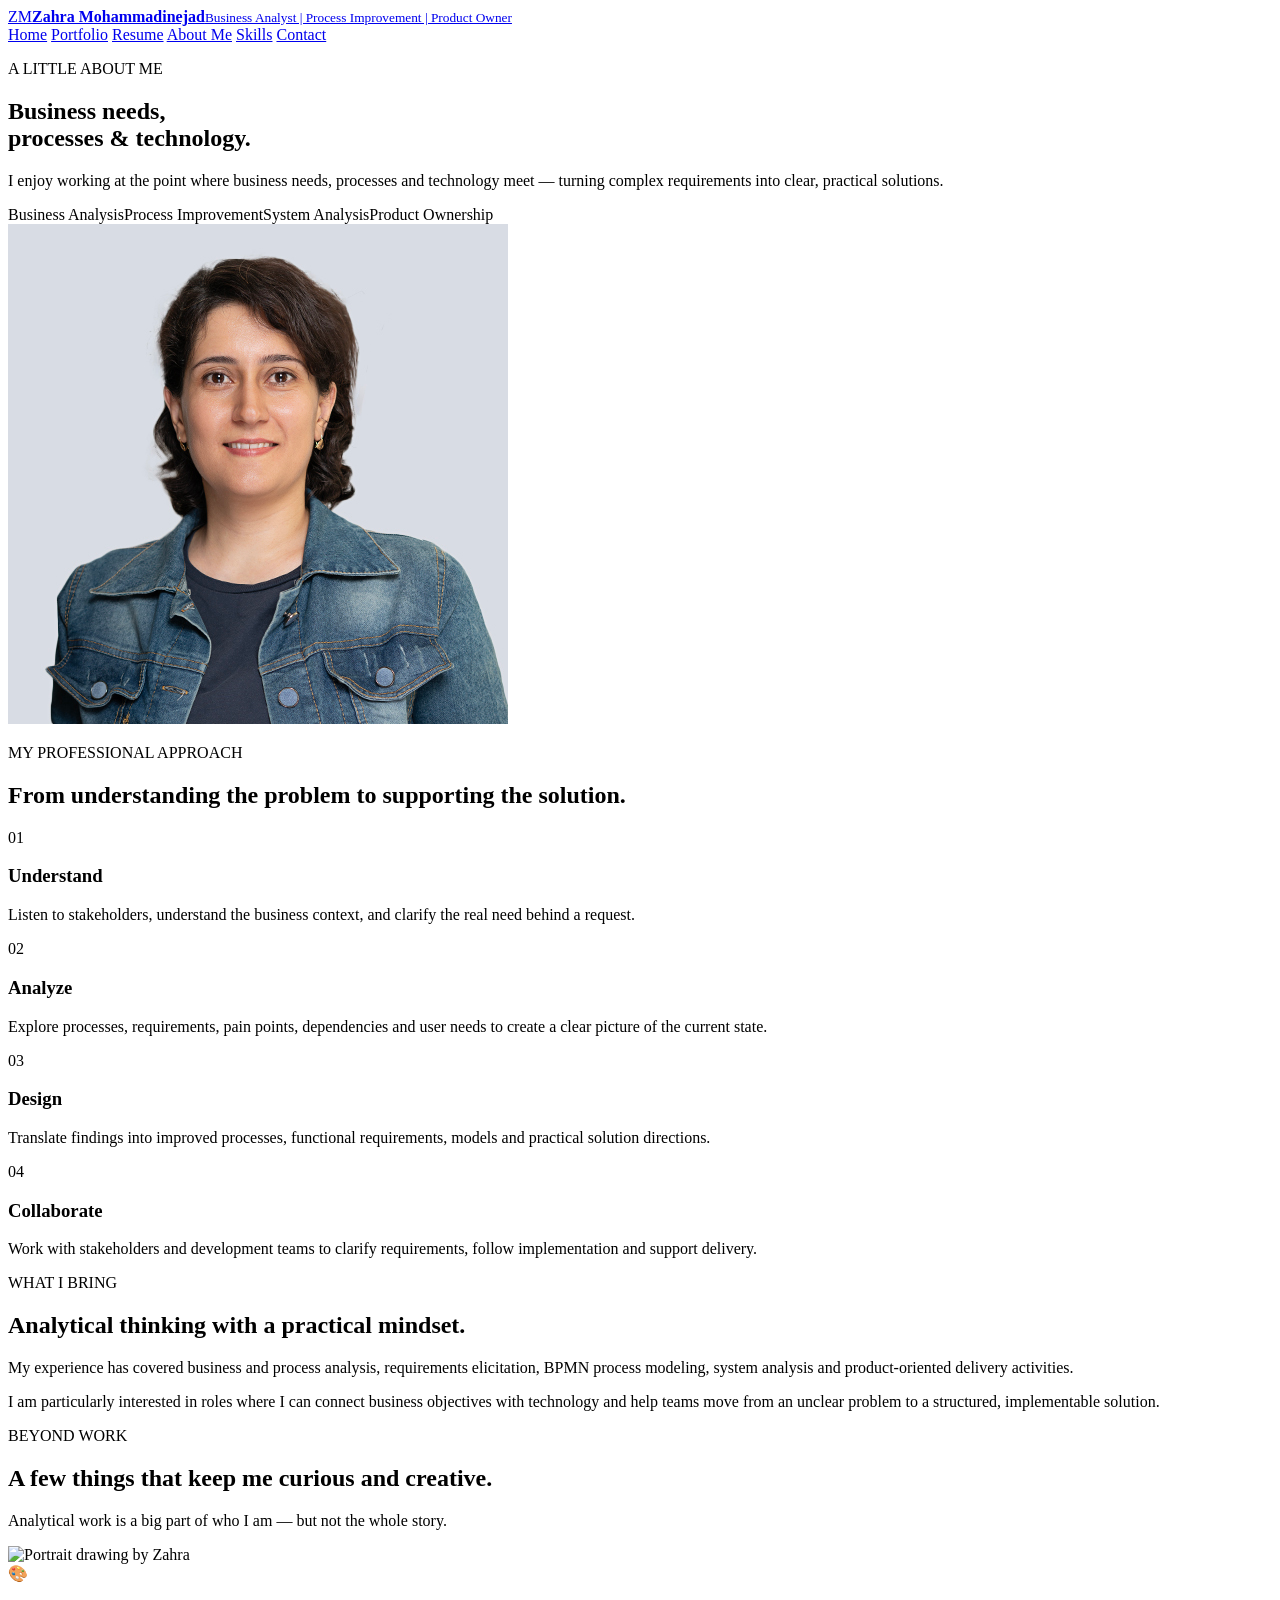
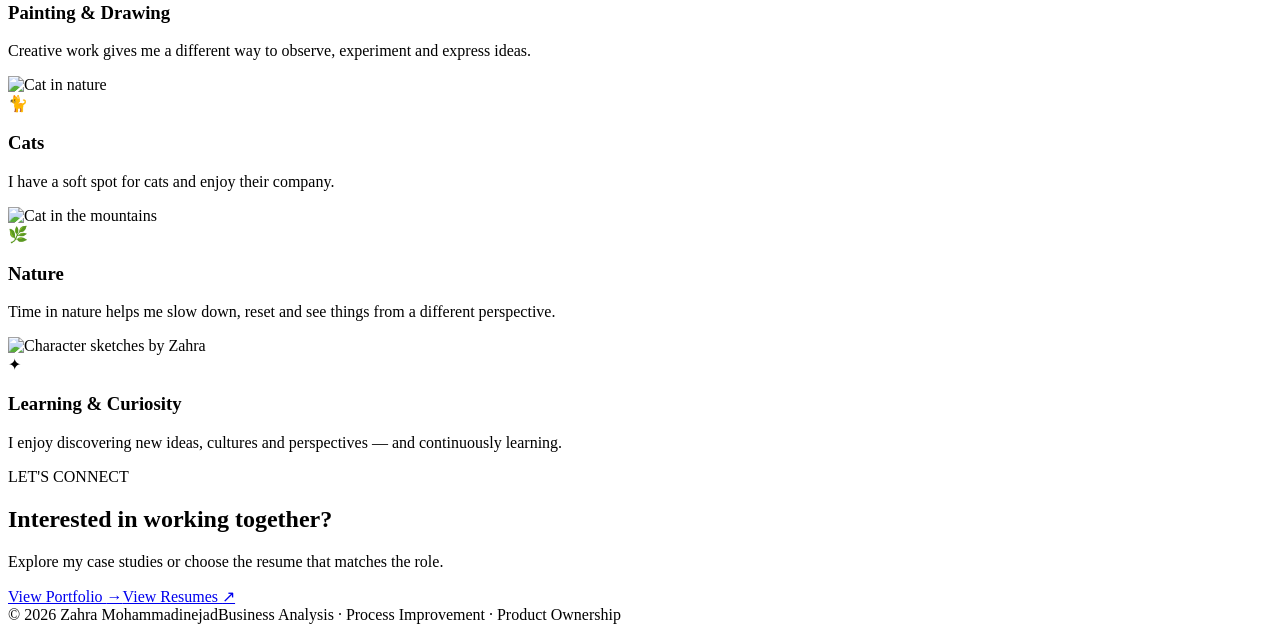
==== about.html @ bbaa633d "Create dedicated About Me page" ====
<!DOCTYPE html>
<html lang="en">
<head>
<meta charset="UTF-8">
<meta name="viewport" content="width=device-width, initial-scale=1.0">
<title>About Me | Zahra Mohammadinejad</title>
<link rel="preconnect" href="https://fonts.googleapis.com">
<link rel="preconnect" href="https://fonts.gstatic.com" crossorigin>
<link href="https://fonts.googleapis.com/css2?family=DM+Sans:wght@400;500;600&family=Playfair+Display:wght@500;600&display=swap" rel="stylesheet">
<link rel="stylesheet" href="about.css">
</head>
<body>
<header class="navbar">
  <a class="brand" href="index.html"><span class="logo">ZM</span><span><strong>Zahra Mohammadinejad</strong><small>Business Analyst | Process Improvement | Product Owner</small></span></a>
  <nav>
    <a href="index.html">Home</a>
    <a href="index.html#case-studies">Portfolio</a>
    <a href="resume.html">Resume</a>
    <a class="active" href="about.html">About Me</a>
    <a href="index.html#skills">Skills</a>
    <a href="index.html#contact">Contact</a>
  </nav>
</header>

<main>
<section class="about-hero">
  <div class="hero-copy">
    <p class="eyebrow">A LITTLE ABOUT ME</p>
    <h1>Business needs,<br>processes & technology.</h1>
    <p class="lead">I enjoy working at the point where business needs, processes and technology meet — turning complex requirements into clear, practical solutions.</p>
    <div class="hero-tags"><span>Business Analysis</span><span>Process Improvement</span><span>System Analysis</span><span>Product Ownership</span></div>
  </div>
  <div class="hero-photo"><img src="zahra.jpg" alt="Zahra Mohammadinejad"></div>
</section>

<section class="journey">
  <div class="section-label"><p class="eyebrow">MY PROFESSIONAL APPROACH</p><h2>From understanding the problem to supporting the solution.</h2></div>
  <div class="approach-grid">
    <article><span class="step">01</span><h3>Understand</h3><p>Listen to stakeholders, understand the business context, and clarify the real need behind a request.</p></article>
    <article><span class="step">02</span><h3>Analyze</h3><p>Explore processes, requirements, pain points, dependencies and user needs to create a clear picture of the current state.</p></article>
    <article><span class="step">03</span><h3>Design</h3><p>Translate findings into improved processes, functional requirements, models and practical solution directions.</p></article>
    <article><span class="step">04</span><h3>Collaborate</h3><p>Work with stakeholders and development teams to clarify requirements, follow implementation and support delivery.</p></article>
  </div>
</section>

<section class="experience">
  <div><p class="eyebrow">WHAT I BRING</p><h2>Analytical thinking with a practical mindset.</h2></div>
  <div class="experience-text"><p>My experience has covered business and process analysis, requirements elicitation, BPMN process modeling, system analysis and product-oriented delivery activities.</p><p>I am particularly interested in roles where I can connect business objectives with technology and help teams move from an unclear problem to a structured, implementable solution.</p></div>
</section>

<section class="beyond">
  <div class="section-head"><div><p class="eyebrow">BEYOND WORK</p><h2>A few things that keep me curious and creative.</h2></div><p class="section-note">Analytical work is a big part of who I am — but not the whole story.</p></div>
  <div class="interest-grid">
    <article class="interest-card large"><img src="painting-portrait.svg" alt="Portrait drawing by Zahra"><div><span>🎨</span><h3>Painting & Drawing</h3><p>Creative work gives me a different way to observe, experiment and express ideas.</p></div></article>
    <article class="interest-card"><img src="cat-snow.svg" alt="Cat in nature"><div><span>🐈</span><h3>Cats</h3><p>I have a soft spot for cats and enjoy their company.</p></div></article>
    <article class="interest-card"><img src="cat-mountain.svg" alt="Cat in the mountains"><div><span>🌿</span><h3>Nature</h3><p>Time in nature helps me slow down, reset and see things from a different perspective.</p></div></article>
    <article class="interest-card sketch"><img src="painting-sketches.svg" alt="Character sketches by Zahra"><div><span>✦</span><h3>Learning & Curiosity</h3><p>I enjoy discovering new ideas, cultures and perspectives — and continuously learning.</p></div></article>
  </div>
</section>

<section class="connect"><p class="eyebrow">LET'S CONNECT</p><h2>Interested in working together?</h2><p>Explore my case studies or choose the resume that matches the role.</p><div><a class="button" href="index.html#case-studies">View Portfolio <span>→</span></a><a class="text-link" href="resume.html">View Resumes <span>↗</span></a></div></section>
</main>
<footer><span>© 2026 Zahra Mohammadinejad</span><span>Business Analysis · Process Improvement · Product Ownership</span></footer>
</body>
</html>
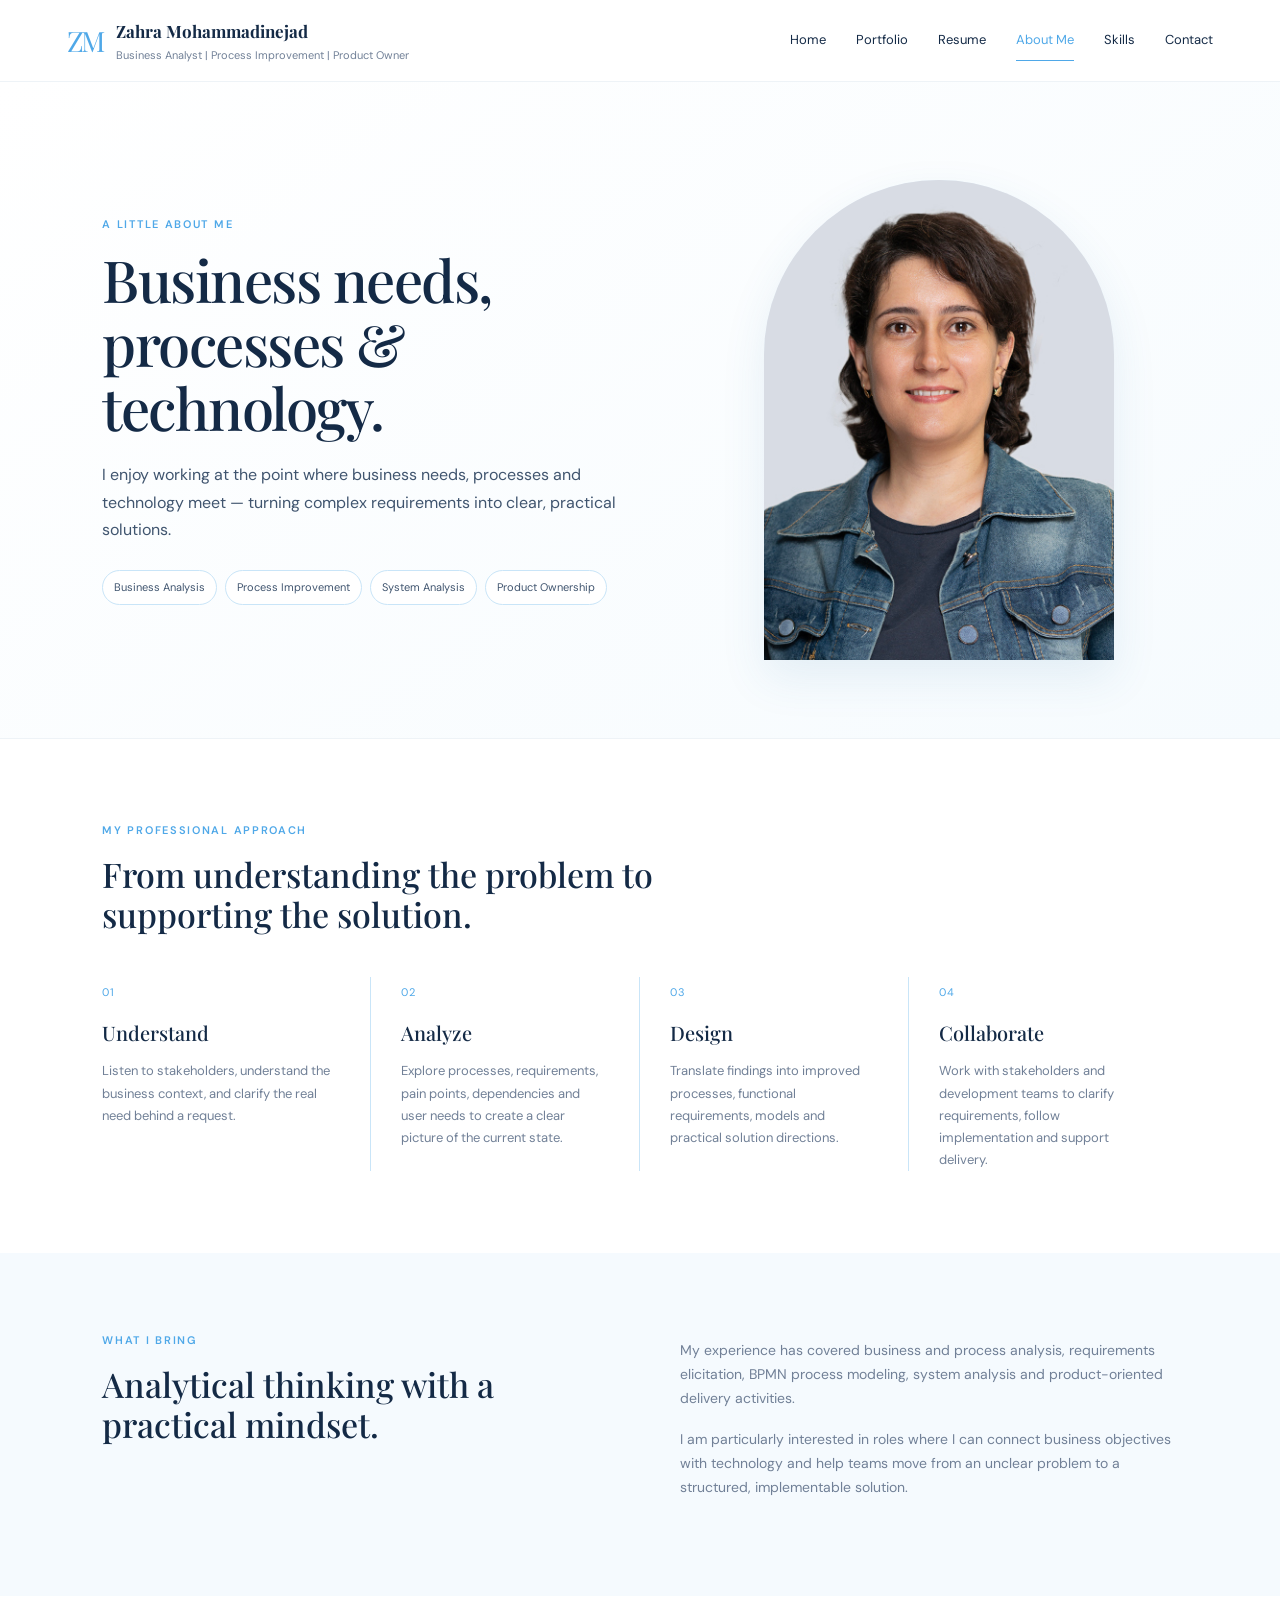
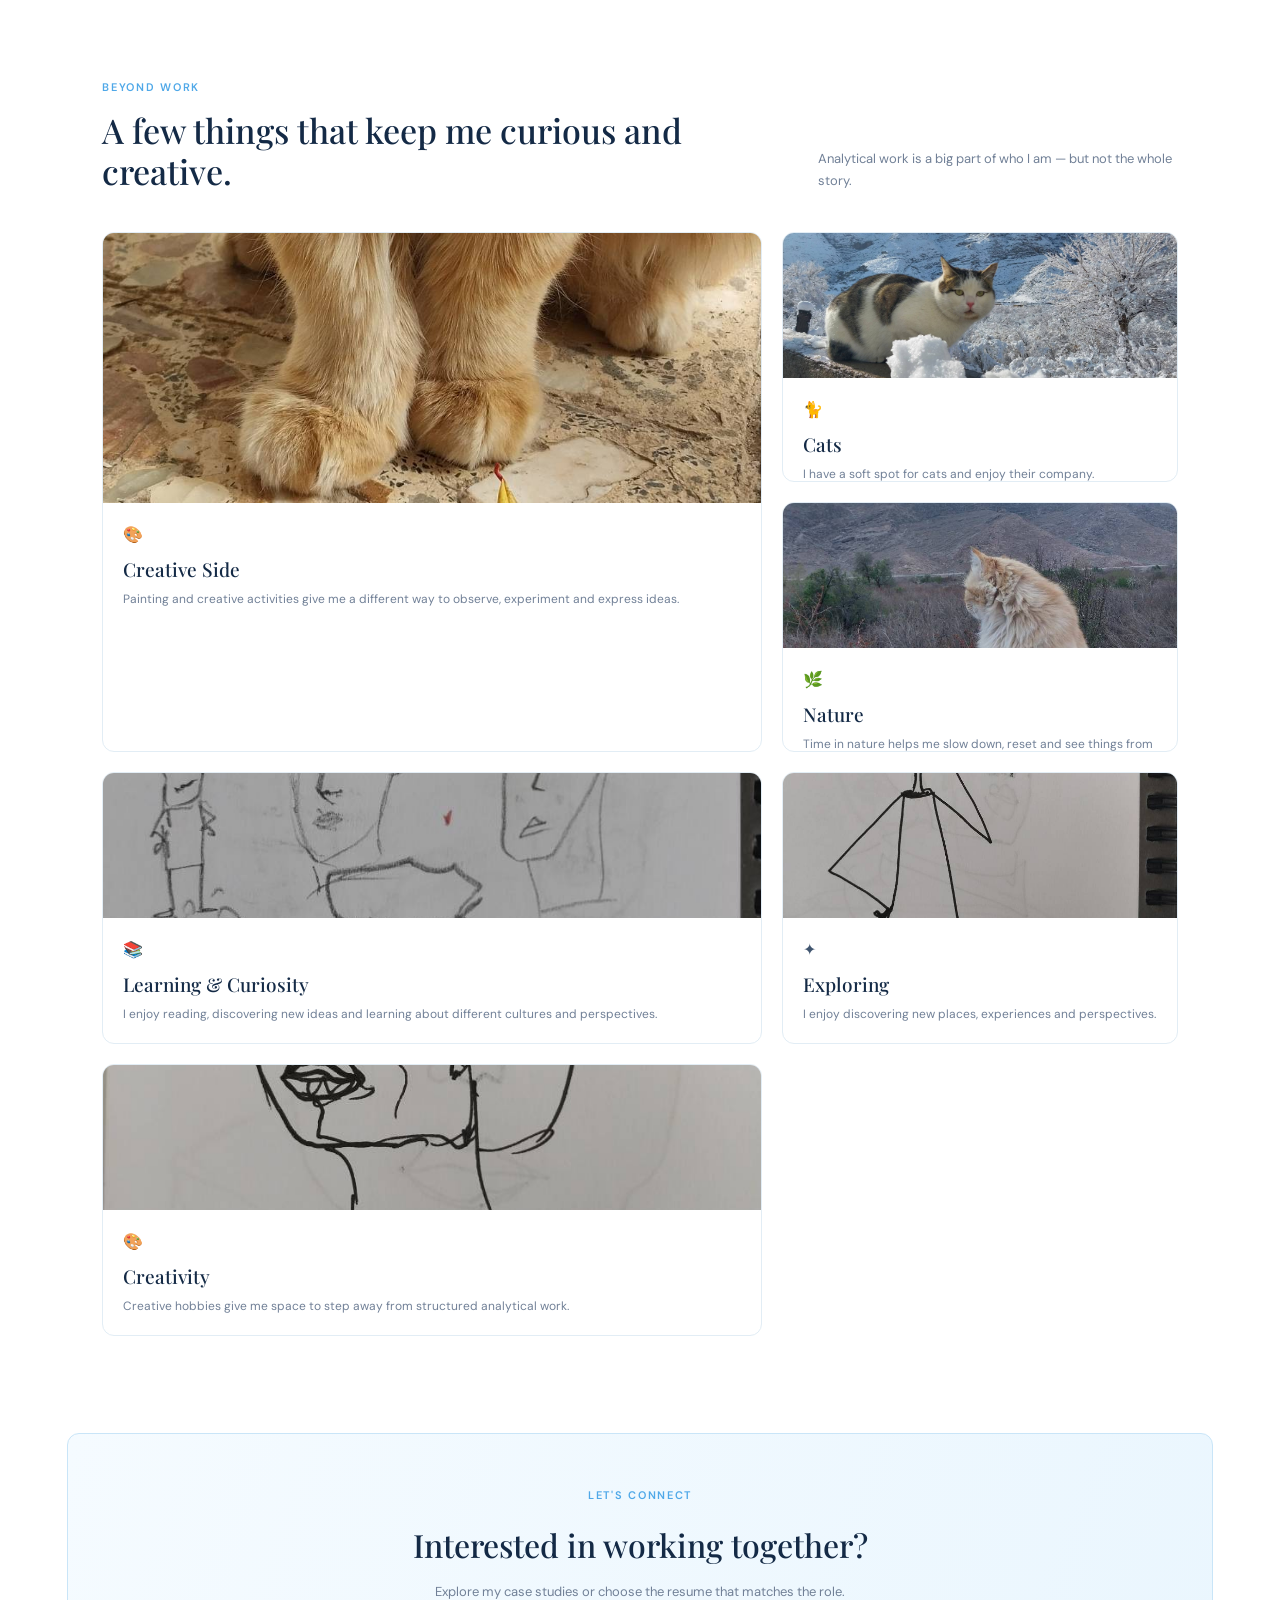
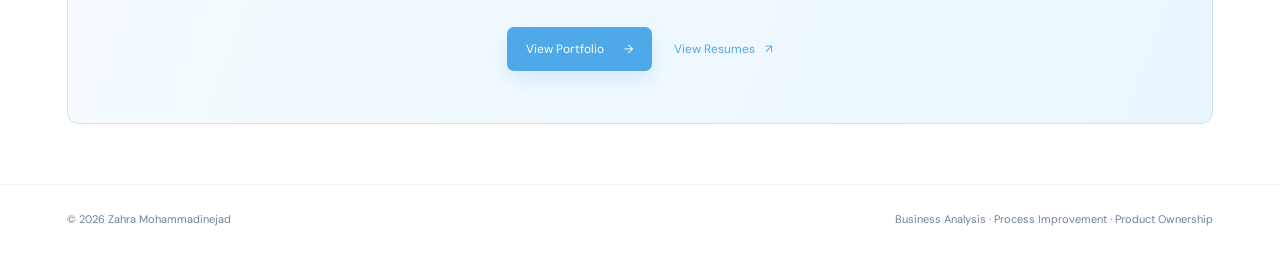
==== commit facd0e55: "Use portfolio image folder in About Me gallery" ====
--- a/about.html
+++ b/about.html
@@ -51,10 +51,12 @@
 <section class="beyond">
   <div class="section-head"><div><p class="eyebrow">BEYOND WORK</p><h2>A few things that keep me curious and creative.</h2></div><p class="section-note">Analytical work is a big part of who I am — but not the whole story.</p></div>
   <div class="interest-grid">
-    <article class="interest-card large"><img src="painting-portrait.svg" alt="Portrait drawing by Zahra"><div><span>🎨</span><h3>Painting & Drawing</h3><p>Creative work gives me a different way to observe, experiment and express ideas.</p></div></article>
-    <article class="interest-card"><img src="cat-snow.svg" alt="Cat in nature"><div><span>🐈</span><h3>Cats</h3><p>I have a soft spot for cats and enjoy their company.</p></div></article>
-    <article class="interest-card"><img src="cat-mountain.svg" alt="Cat in the mountains"><div><span>🌿</span><h3>Nature</h3><p>Time in nature helps me slow down, reset and see things from a different perspective.</p></div></article>
-    <article class="interest-card sketch"><img src="painting-sketches.svg" alt="Character sketches by Zahra"><div><span>✦</span><h3>Learning & Curiosity</h3><p>I enjoy discovering new ideas, cultures and perspectives — and continuously learning.</p></div></article>
+    <article class="interest-card large"><img src="my%20images/20241107_093635.jpg" alt="Personal photo from Zahra's gallery"><div><span>🎨</span><h3>Creative Side</h3><p>Painting and creative activities give me a different way to observe, experiment and express ideas.</p></div></article>
+    <article class="interest-card"><img src="my%20images/20250102_095330.jpg" alt="Personal photo from Zahra's gallery"><div><span>🐈</span><h3>Cats</h3><p>I have a soft spot for cats and enjoy their company.</p></div></article>
+    <article class="interest-card"><img src="my%20images/20260313_174319.jpg" alt="Personal photo from Zahra's gallery"><div><span>🌿</span><h3>Nature</h3><p>Time in nature helps me slow down, reset and see things from a different perspective.</p></div></article>
+    <article class="interest-card sketch"><img src="my%20images/20260812_131431.jpg" alt="Personal creative work from Zahra's gallery"><div><span>📚</span><h3>Learning & Curiosity</h3><p>I enjoy reading, discovering new ideas and learning about different cultures and perspectives.</p></div></article>
+    <article class="interest-card"><img src="my%20images/20260812_131453.jpg" alt="Personal photo from Zahra's gallery"><div><span>✦</span><h3>Exploring</h3><p>I enjoy discovering new places, experiences and perspectives.</p></div></article>
+    <article class="interest-card"><img src="my%20images/20260812_131459.jpg" alt="Personal photo from Zahra's gallery"><div><span>🎨</span><h3>Creativity</h3><p>Creative hobbies give me space to step away from structured analytical work.</p></div></article>
   </div>
 </section>
 
--- a/about.css
+++ b/about.css
@@ -0,0 +1 @@
+*{box-sizing:border-box}:root{--blue:#4FA8E8;--blue-soft:#EAF6FE;--blue-line:#C9E5F8;--navy:#142A46;--text:#40556F;--muted:#718097;--white:#fff}html{scroll-behavior:smooth}body{margin:0;background:#fff;color:var(--text);font-family:"DM Sans",sans-serif;line-height:1.7}a{text-decoration:none;color:inherit}.navbar{height:82px;padding:0 5.2%;display:flex;align-items:center;justify-content:space-between;border-bottom:1px solid #EEF3F7;background:#fff;position:sticky;top:0;z-index:10}.brand{display:flex;align-items:center;gap:14px}.brand strong{display:block;font-family:"Playfair Display",serif;font-size:17px;color:var(--navy)}.brand small{display:block;color:var(--muted);font-size:11px}.logo{font-family:"Playfair Display",serif;font-size:28px;color:var(--blue);letter-spacing:-3px}nav{display:flex;gap:30px;align-items:center;font-size:13px;color:var(--navy)}nav a{padding:29px 0;position:relative}nav a.active,nav a:hover{color:var(--blue)}nav a.active:after{content:"";position:absolute;left:0;right:0;bottom:20px;height:1px;background:var(--blue)}h1,h2,h3{font-family:"Playfair Display",serif;color:var(--navy);font-weight:500}.eyebrow{font-size:11px;letter-spacing:1.7px;color:var(--blue);font-weight:600;margin:0 0 14px}.about-hero{min-height:600px;padding:78px 8%;display:grid;grid-template-columns:1.05fr .95fr;gap:70px;align-items:center;background:linear-gradient(145deg,#fff,#F6FBFE)}.hero-copy h1{font-size:58px;line-height:1.1;letter-spacing:-1.5px;margin:0 0 22px}.lead{max-width:590px;font-size:16px;color:var(--text);margin:0 0 27px}.hero-tags{display:flex;flex-wrap:wrap;gap:8px}.hero-tags span{font-size:11px;padding:7px 11px;border:1px solid var(--blue-line);border-radius:20px;background:#fff;color:var(--text)}.hero-photo{height:500px;display:flex;justify-content:center;align-items:flex-end}.hero-photo img{width:350px;height:480px;object-fit:cover;object-position:center top;border-radius:175px 175px 0 0;background:var(--blue-soft);box-shadow:0 18px 45px rgba(53,117,165,.10)}.journey{padding:82px 8%;border-top:1px solid #EEF3F7}.section-label{max-width:650px;margin-bottom:42px}.section-label h2,.experience h2,.beyond h2{font-size:34px;line-height:1.2;margin:0}.approach-grid{display:grid;grid-template-columns:repeat(4,1fr);gap:0}.approach-grid article{padding:0 30px;border-right:1px solid var(--blue-line)}.approach-grid article:first-child{padding-left:0}.approach-grid article:last-child{border:0}.step{font-size:11px;color:var(--blue);letter-spacing:1px}.approach-grid h3{font-size:20px;margin:12px 0 10px}.approach-grid p{font-size:13px;color:var(--muted);margin:0}.experience{padding:78px 8%;display:grid;grid-template-columns:1fr 1fr;gap:80px;background:#F5FAFE}.experience-text{padding-top:8px}.experience-text p{font-size:14px;color:var(--muted);margin:0 0 18px}.beyond{padding:82px 8%}.section-head{display:flex;justify-content:space-between;align-items:end;gap:50px;margin-bottom:40px}.section-note{max-width:360px;color:var(--muted);font-size:13px;margin:0}.interest-grid{display:grid;grid-template-columns:1.25fr .75fr;grid-template-rows:repeat(2,250px);gap:20px}.interest-card{border:1px solid #E2EDF5;border-radius:12px;overflow:hidden;background:#fff;display:grid;grid-template-rows:145px 1fr;transition:.2s ease}.interest-card:hover{transform:translateY(-3px);border-color:var(--blue-line);box-shadow:0 14px 32px rgba(53,117,165,.08)}.interest-card.large{grid-row:span 2;grid-template-rows:270px 1fr}.interest-card img{width:100%;height:100%;object-fit:cover;display:block}.interest-card>div{padding:18px 20px}.interest-card span{font-size:16px}.interest-card h3{font-size:19px;margin:5px 0 4px}.interest-card p{font-size:12px;color:var(--muted);margin:0}.connect{margin:15px 5.2% 60px;padding:52px 8%;border:1px solid var(--blue-line);border-radius:12px;text-align:center;background:linear-gradient(110deg,#F5FBFF,#EAF6FE)}.connect h2{font-size:32px;margin:0 0 8px}.connect>p:not(.eyebrow){font-size:13px;color:var(--muted);margin:0 auto 24px}.connect>div{display:flex;justify-content:center;align-items:center;gap:22px}.button{display:inline-flex;align-items:center;gap:20px;padding:12px 19px;border-radius:7px;background:var(--blue);color:#fff;font-size:12px;box-shadow:0 8px 20px rgba(79,168,232,.18);transition:.2s}.button:hover{transform:translateY(-2px)}.text-link{font-size:12px;color:var(--blue)}.text-link span{margin-left:7px}footer{padding:25px 5.2%;border-top:1px solid #EEF3F7;display:flex;justify-content:space-between;font-size:11px;color:var(--muted)}@media(max-width:900px){nav{display:none}.about-hero{grid-template-columns:1fr;padding:65px 7% 30px}.hero-photo{height:430px}.hero-photo img{width:300px;height:400px}.approach-grid{grid-template-columns:1fr 1fr;gap:35px}.approach-grid article{border:0;padding:0}.experience{grid-template-columns:1fr;gap:25px;padding:65px 7%}.journey,.beyond{padding:65px 7%}.interest-grid{grid-template-columns:1fr 1fr;grid-template-rows:220px 220px}.interest-card.large{grid-row:auto;grid-column:span 2;grid-template-rows:220px 1fr}.section-head{align-items:flex-start;flex-direction:column;gap:15px}}@media(max-width:600px){.navbar{height:70px}.brand small{display:none}.about-hero{padding:50px 7% 20px}.hero-copy h1{font-size:44px}.hero-photo{height:380px}.hero-photo img{width:250px;height:340px}.approach-grid{grid-template-columns:1fr}.experience{padding:55px 7%}.journey,.beyond{padding:55px 7%}.section-label h2,.experience h2,.beyond h2{font-size:29px}.interest-grid{display:grid;grid-template-columns:1fr;grid-template-rows:auto;gap:16px}.interest-card,.interest-card.large{grid-column:auto;grid-row:auto;grid-template-rows:190px auto}.connect{margin:10px 7% 45px;padding:35px 25px}.connect h2{font-size:28px}.connect>div{flex-direction:column;gap:15px}.button{width:100%;justify-content:center}footer{padding:22px 7%;flex-direction:column;gap:8px}}
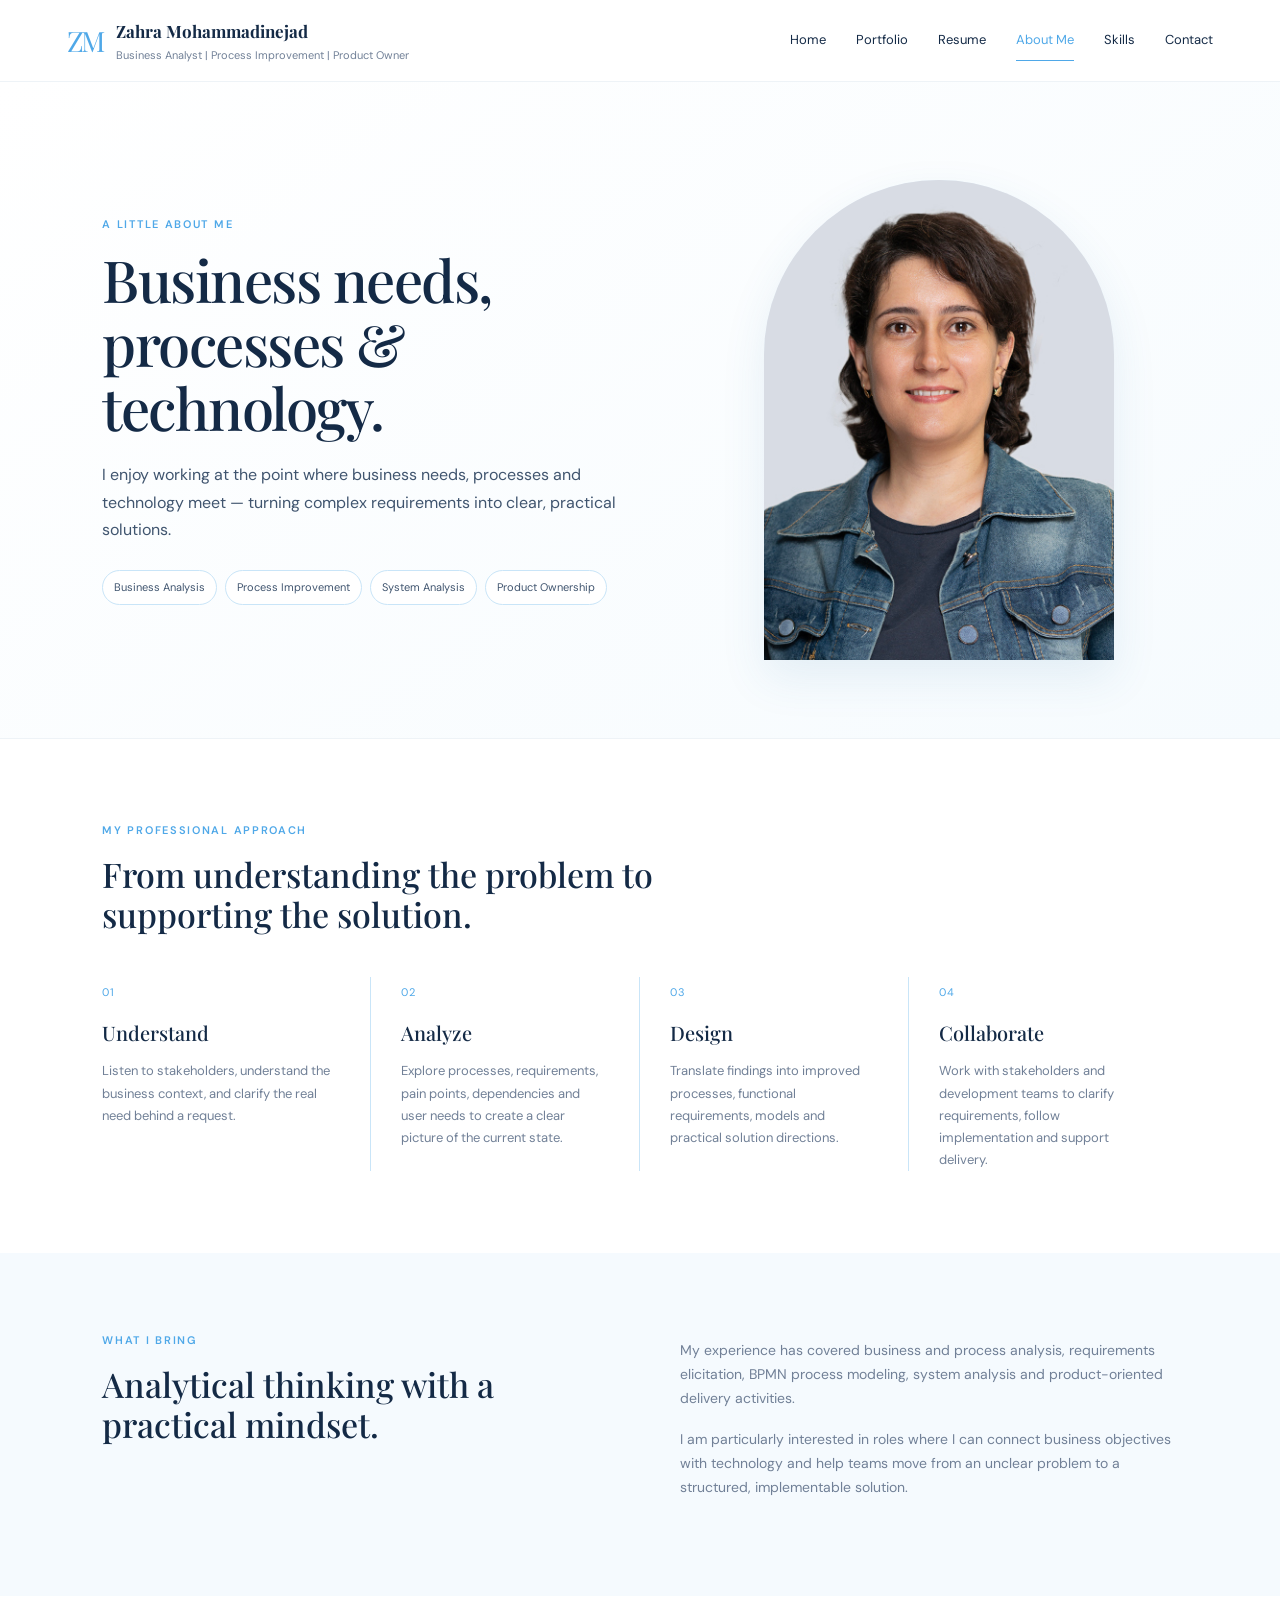
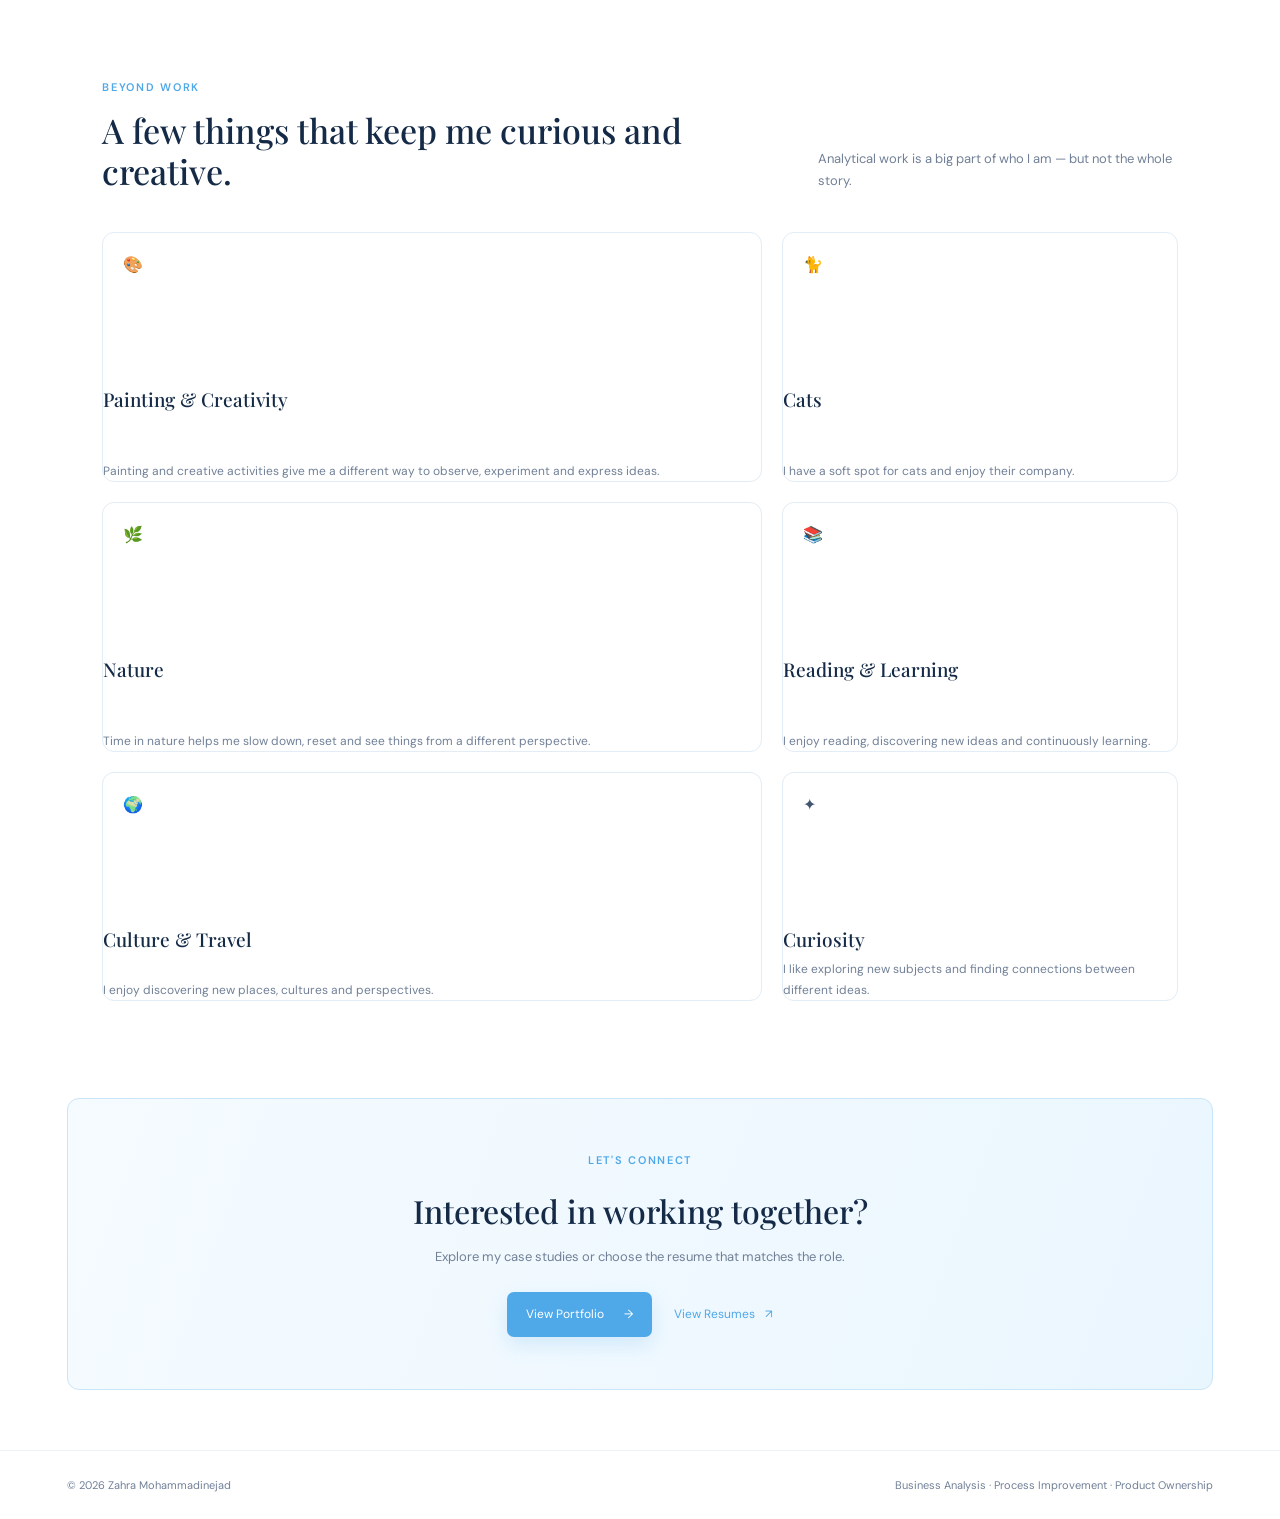
==== commit a19cd1b5: "Simplify About Me page and remove personal gallery images" ====
--- a/about.html
+++ b/about.html
@@ -51,12 +51,12 @@
 <section class="beyond">
   <div class="section-head"><div><p class="eyebrow">BEYOND WORK</p><h2>A few things that keep me curious and creative.</h2></div><p class="section-note">Analytical work is a big part of who I am — but not the whole story.</p></div>
   <div class="interest-grid">
-    <article class="interest-card large"><img src="my%20images/20241107_093635.jpg" alt="Personal photo from Zahra's gallery"><div><span>🎨</span><h3>Creative Side</h3><p>Painting and creative activities give me a different way to observe, experiment and express ideas.</p></div></article>
-    <article class="interest-card"><img src="my%20images/20250102_095330.jpg" alt="Personal photo from Zahra's gallery"><div><span>🐈</span><h3>Cats</h3><p>I have a soft spot for cats and enjoy their company.</p></div></article>
-    <article class="interest-card"><img src="my%20images/20260313_174319.jpg" alt="Personal photo from Zahra's gallery"><div><span>🌿</span><h3>Nature</h3><p>Time in nature helps me slow down, reset and see things from a different perspective.</p></div></article>
-    <article class="interest-card sketch"><img src="my%20images/20260812_131431.jpg" alt="Personal creative work from Zahra's gallery"><div><span>📚</span><h3>Learning & Curiosity</h3><p>I enjoy reading, discovering new ideas and learning about different cultures and perspectives.</p></div></article>
-    <article class="interest-card"><img src="my%20images/20260812_131453.jpg" alt="Personal photo from Zahra's gallery"><div><span>✦</span><h3>Exploring</h3><p>I enjoy discovering new places, experiences and perspectives.</p></div></article>
-    <article class="interest-card"><img src="my%20images/20260812_131459.jpg" alt="Personal photo from Zahra's gallery"><div><span>🎨</span><h3>Creativity</h3><p>Creative hobbies give me space to step away from structured analytical work.</p></div></article>
+    <article class="interest-card"><div class="interest-icon">🎨</div><h3>Painting & Creativity</h3><p>Painting and creative activities give me a different way to observe, experiment and express ideas.</p></article>
+    <article class="interest-card"><div class="interest-icon">🐈</div><h3>Cats</h3><p>I have a soft spot for cats and enjoy their company.</p></article>
+    <article class="interest-card"><div class="interest-icon">🌿</div><h3>Nature</h3><p>Time in nature helps me slow down, reset and see things from a different perspective.</p></article>
+    <article class="interest-card"><div class="interest-icon">📚</div><h3>Reading & Learning</h3><p>I enjoy reading, discovering new ideas and continuously learning.</p></article>
+    <article class="interest-card"><div class="interest-icon">🌍</div><h3>Culture & Travel</h3><p>I enjoy discovering new places, cultures and perspectives.</p></article>
+    <article class="interest-card"><div class="interest-icon">✦</div><h3>Curiosity</h3><p>I like exploring new subjects and finding connections between different ideas.</p></article>
   </div>
 </section>
 
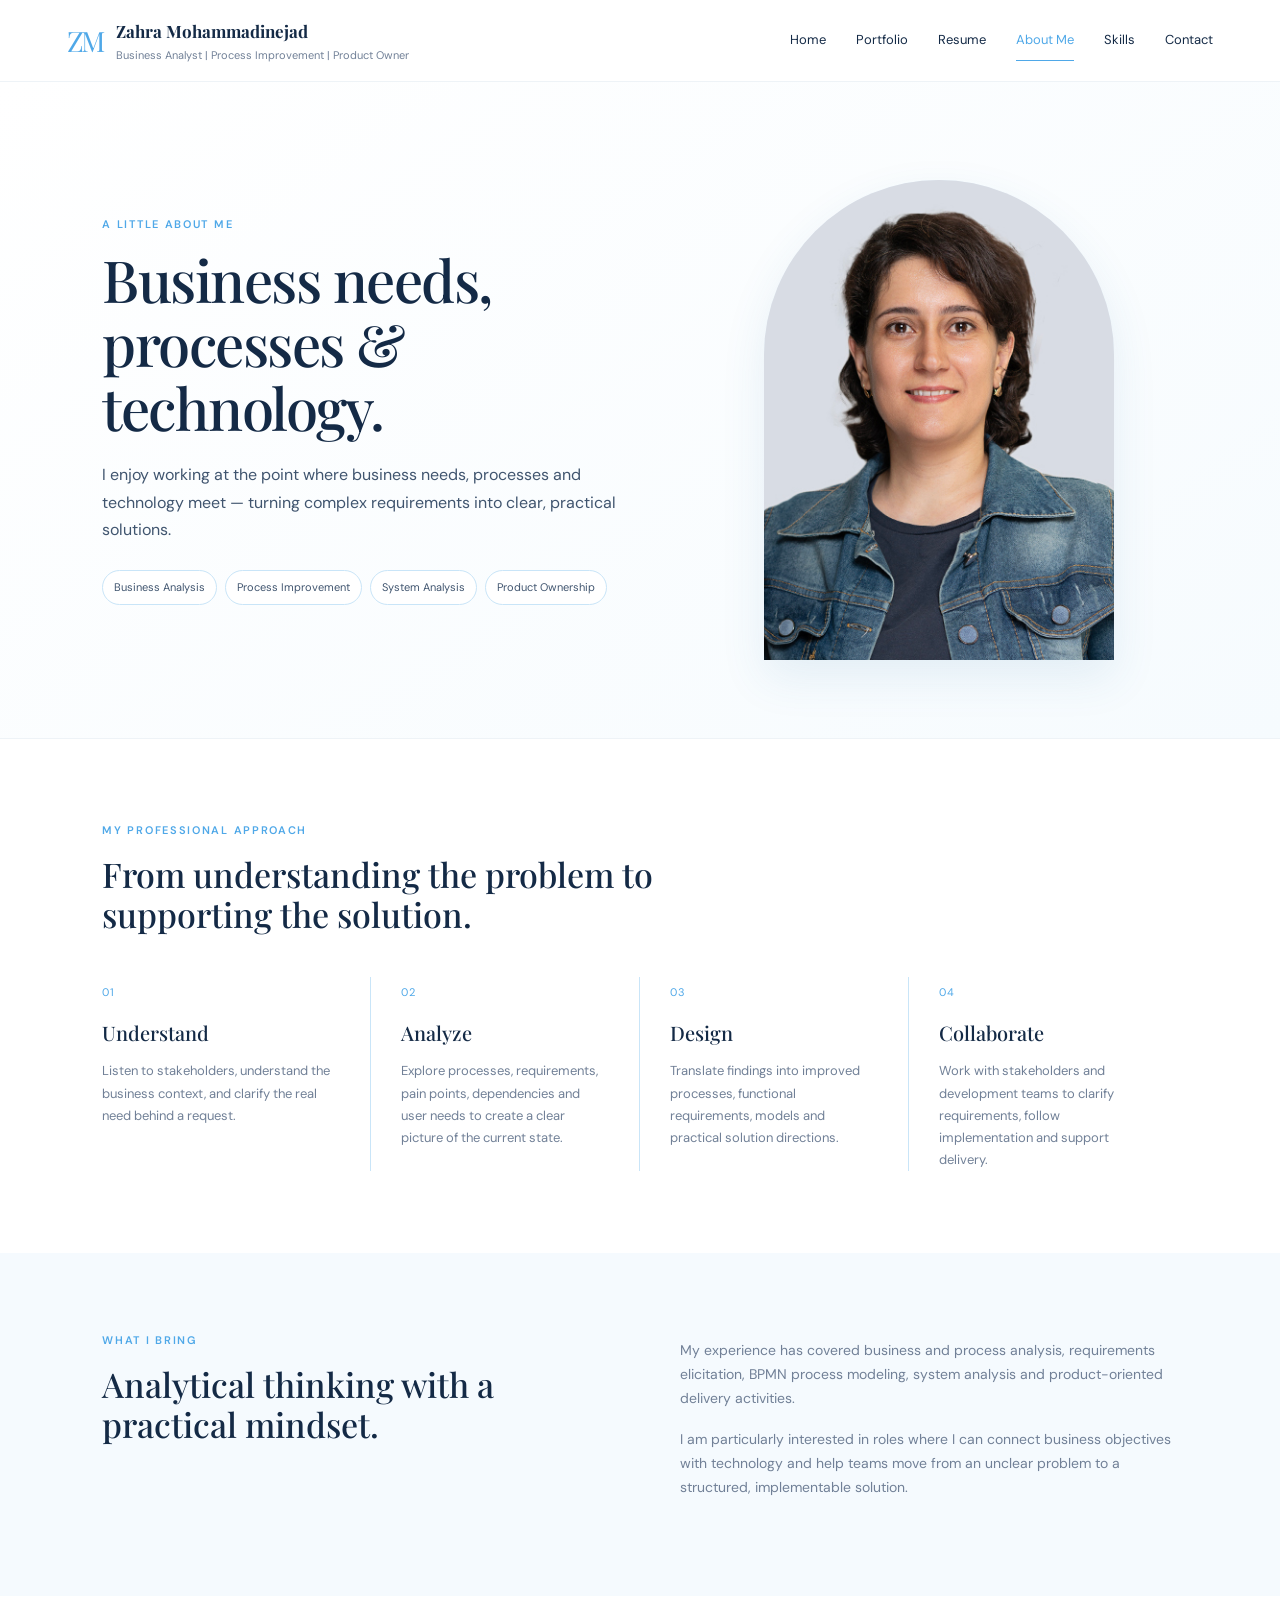
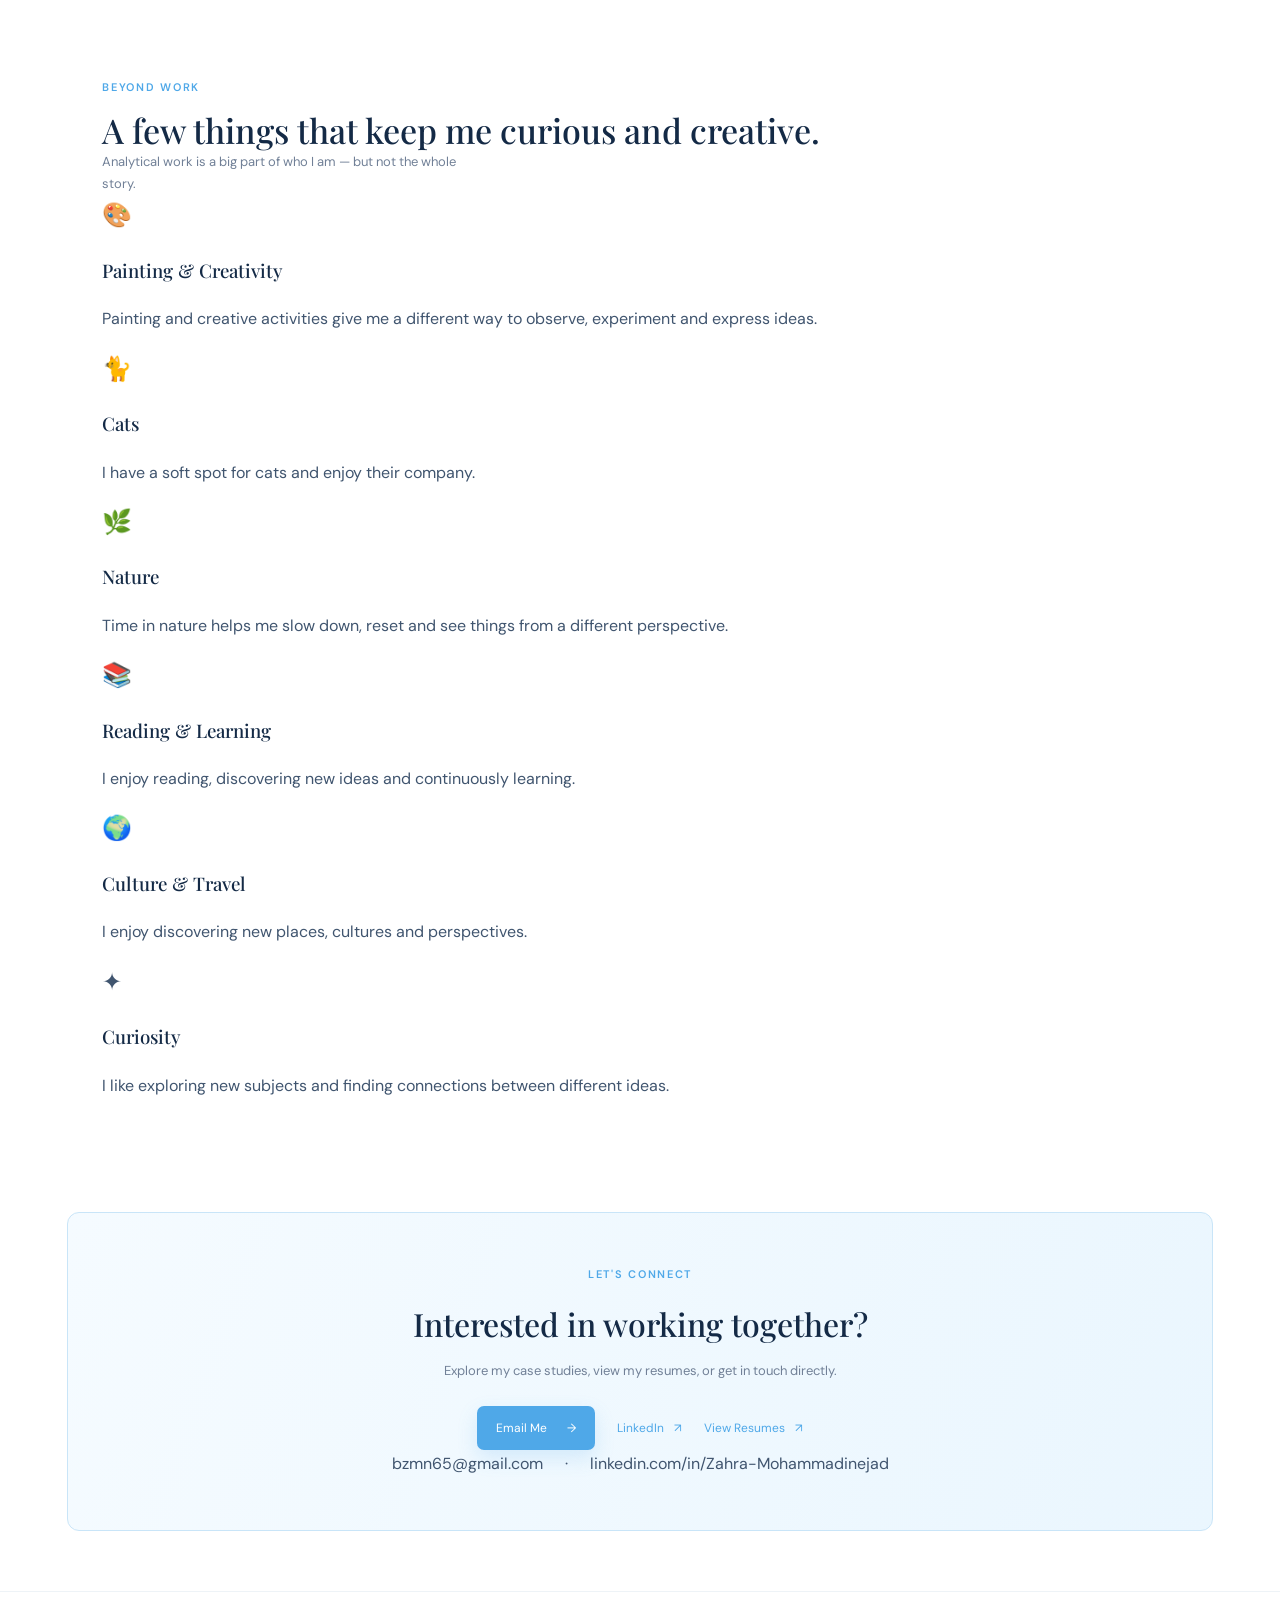
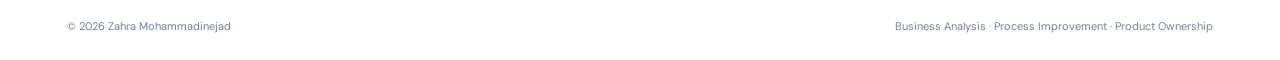
==== commit 1f00f8c9: "Refine About Me interests layout and add contact details" ====
--- a/about.html
+++ b/about.html
@@ -49,18 +49,38 @@
 </section>
 
 <section class="beyond">
-  <div class="section-head"><div><p class="eyebrow">BEYOND WORK</p><h2>A few things that keep me curious and creative.</h2></div><p class="section-note">Analytical work is a big part of who I am — but not the whole story.</p></div>
-  <div class="interest-grid">
-    <article class="interest-card"><div class="interest-icon">🎨</div><h3>Painting & Creativity</h3><p>Painting and creative activities give me a different way to observe, experiment and express ideas.</p></article>
-    <article class="interest-card"><div class="interest-icon">🐈</div><h3>Cats</h3><p>I have a soft spot for cats and enjoy their company.</p></article>
-    <article class="interest-card"><div class="interest-icon">🌿</div><h3>Nature</h3><p>Time in nature helps me slow down, reset and see things from a different perspective.</p></article>
-    <article class="interest-card"><div class="interest-icon">📚</div><h3>Reading & Learning</h3><p>I enjoy reading, discovering new ideas and continuously learning.</p></article>
-    <article class="interest-card"><div class="interest-icon">🌍</div><h3>Culture & Travel</h3><p>I enjoy discovering new places, cultures and perspectives.</p></article>
-    <article class="interest-card"><div class="interest-icon">✦</div><h3>Curiosity</h3><p>I like exploring new subjects and finding connections between different ideas.</p></article>
+  <div class="beyond-intro">
+    <div>
+      <p class="eyebrow">BEYOND WORK</p>
+      <h2>A few things that keep me curious and creative.</h2>
+    </div>
+    <p class="section-note">Analytical work is a big part of who I am — but not the whole story.</p>
+  </div>
+  <div class="interest-list">
+    <article class="interest-item"><div class="interest-icon">🎨</div><div><h3>Painting & Creativity</h3><p>Painting and creative activities give me a different way to observe, experiment and express ideas.</p></div></article>
+    <article class="interest-item"><div class="interest-icon">🐈</div><div><h3>Cats</h3><p>I have a soft spot for cats and enjoy their company.</p></div></article>
+    <article class="interest-item"><div class="interest-icon">🌿</div><div><h3>Nature</h3><p>Time in nature helps me slow down, reset and see things from a different perspective.</p></div></article>
+    <article class="interest-item"><div class="interest-icon">📚</div><div><h3>Reading & Learning</h3><p>I enjoy reading, discovering new ideas and continuously learning.</p></div></article>
+    <article class="interest-item"><div class="interest-icon">🌍</div><div><h3>Culture & Travel</h3><p>I enjoy discovering new places, cultures and perspectives.</p></div></article>
+    <article class="interest-item"><div class="interest-icon">✦</div><div><h3>Curiosity</h3><p>I like exploring new subjects and finding connections between different ideas.</p></div></article>
   </div>
 </section>
 
-<section class="connect"><p class="eyebrow">LET'S CONNECT</p><h2>Interested in working together?</h2><p>Explore my case studies or choose the resume that matches the role.</p><div><a class="button" href="index.html#case-studies">View Portfolio <span>→</span></a><a class="text-link" href="resume.html">View Resumes <span>↗</span></a></div></section>
+<section class="connect">
+  <p class="eyebrow">LET'S CONNECT</p>
+  <h2>Interested in working together?</h2>
+  <p>Explore my case studies, view my resumes, or get in touch directly.</p>
+  <div class="contact-links">
+    <a class="button" href="mailto:bzmn65@gmail.com">Email Me <span>→</span></a>
+    <a class="text-link" href="https://www.linkedin.com/in/Zahra-Mohammadinejad" target="_blank" rel="noopener">LinkedIn <span>↗</span></a>
+    <a class="text-link" href="resume.html">View Resumes <span>↗</span></a>
+  </div>
+  <div class="contact-details">
+    <a href="mailto:bzmn65@gmail.com">bzmn65@gmail.com</a>
+    <span>·</span>
+    <a href="https://www.linkedin.com/in/Zahra-Mohammadinejad" target="_blank" rel="noopener">linkedin.com/in/Zahra-Mohammadinejad</a>
+  </div>
+</section>
 </main>
 <footer><span>© 2026 Zahra Mohammadinejad</span><span>Business Analysis · Process Improvement · Product Ownership</span></footer>
 </body>
--- a/about.css
+++ b/about.css
@@ -1 +1 @@
-*{box-sizing:border-box}:root{--blue:#4FA8E8;--blue-soft:#EAF6FE;--blue-line:#C9E5F8;--navy:#142A46;--text:#40556F;--muted:#718097;--white:#fff}html{scroll-behavior:smooth}body{margin:0;background:#fff;color:var(--text);font-family:"DM Sans",sans-serif;line-height:1.7}a{text-decoration:none;color:inherit}.navbar{height:82px;padding:0 5.2%;display:flex;align-items:center;justify-content:space-between;border-bottom:1px solid #EEF3F7;background:#fff;position:sticky;top:0;z-index:10}.brand{display:flex;align-items:center;gap:14px}.brand strong{display:block;font-family:"Playfair Display",serif;font-size:17px;color:var(--navy)}.brand small{display:block;color:var(--muted);font-size:11px}.logo{font-family:"Playfair Display",serif;font-size:28px;color:var(--blue);letter-spacing:-3px}nav{display:flex;gap:30px;align-items:center;font-size:13px;color:var(--navy)}nav a{padding:29px 0;position:relative}nav a.active,nav a:hover{color:var(--blue)}nav a.active:after{content:"";position:absolute;left:0;right:0;bottom:20px;height:1px;background:var(--blue)}h1,h2,h3{font-family:"Playfair Display",serif;color:var(--navy);font-weight:500}.eyebrow{font-size:11px;letter-spacing:1.7px;color:var(--blue);font-weight:600;margin:0 0 14px}.about-hero{min-height:600px;padding:78px 8%;display:grid;grid-template-columns:1.05fr .95fr;gap:70px;align-items:center;background:linear-gradient(145deg,#fff,#F6FBFE)}.hero-copy h1{font-size:58px;line-height:1.1;letter-spacing:-1.5px;margin:0 0 22px}.lead{max-width:590px;font-size:16px;color:var(--text);margin:0 0 27px}.hero-tags{display:flex;flex-wrap:wrap;gap:8px}.hero-tags span{font-size:11px;padding:7px 11px;border:1px solid var(--blue-line);border-radius:20px;background:#fff;color:var(--text)}.hero-photo{height:500px;display:flex;justify-content:center;align-items:flex-end}.hero-photo img{width:350px;height:480px;object-fit:cover;object-position:center top;border-radius:175px 175px 0 0;background:var(--blue-soft);box-shadow:0 18px 45px rgba(53,117,165,.10)}.journey{padding:82px 8%;border-top:1px solid #EEF3F7}.section-label{max-width:650px;margin-bottom:42px}.section-label h2,.experience h2,.beyond h2{font-size:34px;line-height:1.2;margin:0}.approach-grid{display:grid;grid-template-columns:repeat(4,1fr);gap:0}.approach-grid article{padding:0 30px;border-right:1px solid var(--blue-line)}.approach-grid article:first-child{padding-left:0}.approach-grid article:last-child{border:0}.step{font-size:11px;color:var(--blue);letter-spacing:1px}.approach-grid h3{font-size:20px;margin:12px 0 10px}.approach-grid p{font-size:13px;color:var(--muted);margin:0}.experience{padding:78px 8%;display:grid;grid-template-columns:1fr 1fr;gap:80px;background:#F5FAFE}.experience-text{padding-top:8px}.experience-text p{font-size:14px;color:var(--muted);margin:0 0 18px}.beyond{padding:82px 8%}.section-head{display:flex;justify-content:space-between;align-items:end;gap:50px;margin-bottom:40px}.section-note{max-width:360px;color:var(--muted);font-size:13px;margin:0}.interest-grid{display:grid;grid-template-columns:1.25fr .75fr;grid-template-rows:repeat(2,250px);gap:20px}.interest-card{border:1px solid #E2EDF5;border-radius:12px;overflow:hidden;background:#fff;display:grid;grid-template-rows:145px 1fr;transition:.2s ease}.interest-card:hover{transform:translateY(-3px);border-color:var(--blue-line);box-shadow:0 14px 32px rgba(53,117,165,.08)}.interest-card.large{grid-row:span 2;grid-template-rows:270px 1fr}.interest-card img{width:100%;height:100%;object-fit:cover;display:block}.interest-card>div{padding:18px 20px}.interest-card span{font-size:16px}.interest-card h3{font-size:19px;margin:5px 0 4px}.interest-card p{font-size:12px;color:var(--muted);margin:0}.connect{margin:15px 5.2% 60px;padding:52px 8%;border:1px solid var(--blue-line);border-radius:12px;text-align:center;background:linear-gradient(110deg,#F5FBFF,#EAF6FE)}.connect h2{font-size:32px;margin:0 0 8px}.connect>p:not(.eyebrow){font-size:13px;color:var(--muted);margin:0 auto 24px}.connect>div{display:flex;justify-content:center;align-items:center;gap:22px}.button{display:inline-flex;align-items:center;gap:20px;padding:12px 19px;border-radius:7px;background:var(--blue);color:#fff;font-size:12px;box-shadow:0 8px 20px rgba(79,168,232,.18);transition:.2s}.button:hover{transform:translateY(-2px)}.text-link{font-size:12px;color:var(--blue)}.text-link span{margin-left:7px}footer{padding:25px 5.2%;border-top:1px solid #EEF3F7;display:flex;justify-content:space-between;font-size:11px;color:var(--muted)}@media(max-width:900px){nav{display:none}.about-hero{grid-template-columns:1fr;padding:65px 7% 30px}.hero-photo{height:430px}.hero-photo img{width:300px;height:400px}.approach-grid{grid-template-columns:1fr 1fr;gap:35px}.approach-grid article{border:0;padding:0}.experience{grid-template-columns:1fr;gap:25px;padding:65px 7%}.journey,.beyond{padding:65px 7%}.interest-grid{grid-template-columns:1fr 1fr;grid-template-rows:220px 220px}.interest-card.large{grid-row:auto;grid-column:span 2;grid-template-rows:220px 1fr}.section-head{align-items:flex-start;flex-direction:column;gap:15px}}@media(max-width:600px){.navbar{height:70px}.brand small{display:none}.about-hero{padding:50px 7% 20px}.hero-copy h1{font-size:44px}.hero-photo{height:380px}.hero-photo img{width:250px;height:340px}.approach-grid{grid-template-columns:1fr}.experience{padding:55px 7%}.journey,.beyond{padding:55px 7%}.section-label h2,.experience h2,.beyond h2{font-size:29px}.interest-grid{display:grid;grid-template-columns:1fr;grid-template-rows:auto;gap:16px}.interest-card,.interest-card.large{grid-column:auto;grid-row:auto;grid-template-rows:190px auto}.connect{margin:10px 7% 45px;padding:35px 25px}.connect h2{font-size:28px}.connect>div{flex-direction:column;gap:15px}.button{width:100%;justify-content:center}footer{padding:22px 7%;flex-direction:column;gap:8px}}
+*{box-sizing:border-box}:root{--blue:#4FA8E8;--blue-soft:#EAF6FE;--blue-line:#C9E5F8;--navy:#142A46;--text:#40556F;--muted:#718097;--white:#fff}html{scroll-behavior:smooth}body{margin:0;background:#fff;color:var(--text);font-family:"DM Sans",sans-serif;line-height:1.7}a{text-decoration:none;color:inherit}.navbar{height:82px;padding:0 5.2%;display:flex;align-items:center;justify-content:space-between;border-bottom:1px solid #EEF3F7;background:#fff;position:sticky;top:0;z-index:10}.brand{display:flex;align-items:center;gap:14px}.brand strong{display:block;font-family:"Playfair Display",serif;font-size:17px;color:var(--navy)}.brand small{display:block;color:var(--muted);font-size:11px}.logo{font-family:"Playfair Display",serif;font-size:28px;color:var(--blue);letter-spacing:-3px}nav{display:flex;gap:30px;align-items:center;font-size:13px;color:var(--navy)}nav a{padding:29px 0;position:relative}nav a.active,nav a:hover{color:var(--blue)}nav a.active:after{content:"";position:absolute;left:0;right:0;bottom:20px;height:1px;background:var(--blue)}h1,h2,h3{font-family:"Playfair Display",serif;color:var(--navy);font-weight:500}.eyebrow{font-size:11px;letter-spacing:1.7px;color:var(--blue);font-weight:600;margin:0 0 14px}.about-hero{min-height:600px;padding:78px 8%;display:grid;grid-template-columns:1.05fr .95fr;gap:70px;align-items:center;background:linear-gradient(145deg,#fff,#F6FBFE)}.hero-copy h1{font-size:58px;line-height:1.1;letter-spacing:-1.5px;margin:0 0 22px}.lead{max-width:590px;font-size:16px;color:var(--text);margin:0 0 27px}.hero-tags{display:flex;flex-wrap:wrap;gap:8px}.hero-tags span{font-size:11px;padding:7px 11px;border:1px solid var(--blue-line);border-radius:20px;background:#fff;color:var(--text)}.hero-photo{height:500px;display:flex;justify-content:center;align-items:flex-end}.hero-photo img{width:350px;height:480px;object-fit:cover;object-position:center top;border-radius:175px 175px 0 0;background:var(--blue-soft);box-shadow:0 18px 45px rgba(53,117,165,.10)}.journey{padding:82px 8%;border-top:1px solid #EEF3F7}.section-label{max-width:650px;margin-bottom:42px}.section-label h2,.experience h2,.beyond h2{font-size:34px;line-height:1.2;margin:0}.approach-grid{display:grid;grid-template-columns:repeat(4,1fr);gap:0}.approach-grid article{padding:0 30px;border-right:1px solid var(--blue-line)}.approach-grid article:first-child{padding-left:0}.approach-grid article:last-child{border:0}.step{font-size:11px;color:var(--blue);letter-spacing:1px}.approach-grid h3{font-size:20px;margin:12px 0 10px}.approach-grid p{font-size:13px;color:var(--muted);margin:0}.experience{padding:78px 8%;display:grid;grid-template-columns:1fr 1fr;gap:80px;background:#F5FAFE}.experience-text{padding-top:8px}.experience-text p{font-size:14px;color:var(--muted);margin:0 0 18px}.beyond{padding:82px 8%}.section-head{display:flex;justify-content:space-between;align-items:end;gap:50px;margin-bottom:40px}.section-note{max-width:360px;color:var(--muted);font-size:13px;margin:0}.interest-grid{display:grid;grid-template-columns:repeat(3,1fr);gap:20px}.interest-card{border:1px solid #E2EDF5;border-radius:12px;background:#fff;padding:24px;min-height:180px;transition:.2s ease}.interest-card:hover{transform:translateY(-3px);border-color:var(--blue-line);box-shadow:0 14px 32px rgba(53,117,165,.08)}.interest-icon{font-size:24px;margin-bottom:12px}.interest-card h3{font-size:19px;margin:5px 0 4px}.interest-card p{font-size:12px;color:var(--muted);margin:0}.connect{margin:15px 5.2% 60px;padding:52px 8%;border:1px solid var(--blue-line);border-radius:12px;text-align:center;background:linear-gradient(110deg,#F5FBFF,#EAF6FE)}.connect h2{font-size:32px;margin:0 0 8px}.connect>p:not(.eyebrow){font-size:13px;color:var(--muted);margin:0 auto 24px}.connect>div{display:flex;justify-content:center;align-items:center;gap:22px}.button{display:inline-flex;align-items:center;gap:20px;padding:12px 19px;border-radius:7px;background:var(--blue);color:#fff;font-size:12px;box-shadow:0 8px 20px rgba(79,168,232,.18);transition:.2s}.button:hover{transform:translateY(-2px)}.text-link{font-size:12px;color:var(--blue)}.text-link span{margin-left:7px}footer{padding:25px 5.2%;border-top:1px solid #EEF3F7;display:flex;justify-content:space-between;font-size:11px;color:var(--muted)}@media(max-width:900px){nav{display:none}.about-hero{grid-template-columns:1fr;padding:65px 7% 30px}.hero-photo{height:430px}.hero-photo img{width:300px;height:400px}.approach-grid{grid-template-columns:1fr 1fr;gap:35px}.approach-grid article{border:0;padding:0}.experience{grid-template-columns:1fr;gap:25px;padding:65px 7%}.journey,.beyond{padding:65px 7%}.interest-grid{grid-template-columns:1fr 1fr}.section-head{align-items:flex-start;flex-direction:column;gap:15px}}@media(max-width:600px){.navbar{height:70px}.brand small{display:none}.about-hero{padding:50px 7% 20px}.hero-copy h1{font-size:44px}.hero-photo{height:380px}.hero-photo img{width:250px;height:340px}.approach-grid{grid-template-columns:1fr}.experience{padding:55px 7%}.journey,.beyond{padding:55px 7%}.section-label h2,.experience h2,.beyond h2{font-size:29px}.interest-grid{grid-template-columns:1fr;gap:16px}.connect{margin:10px 7% 45px;padding:35px 25px}.connect h2{font-size:28px}.connect>div{flex-direction:column;gap:15px}.button{width:100%;justify-content:center}footer{padding:22px 7%;flex-direction:column;gap:8px}}
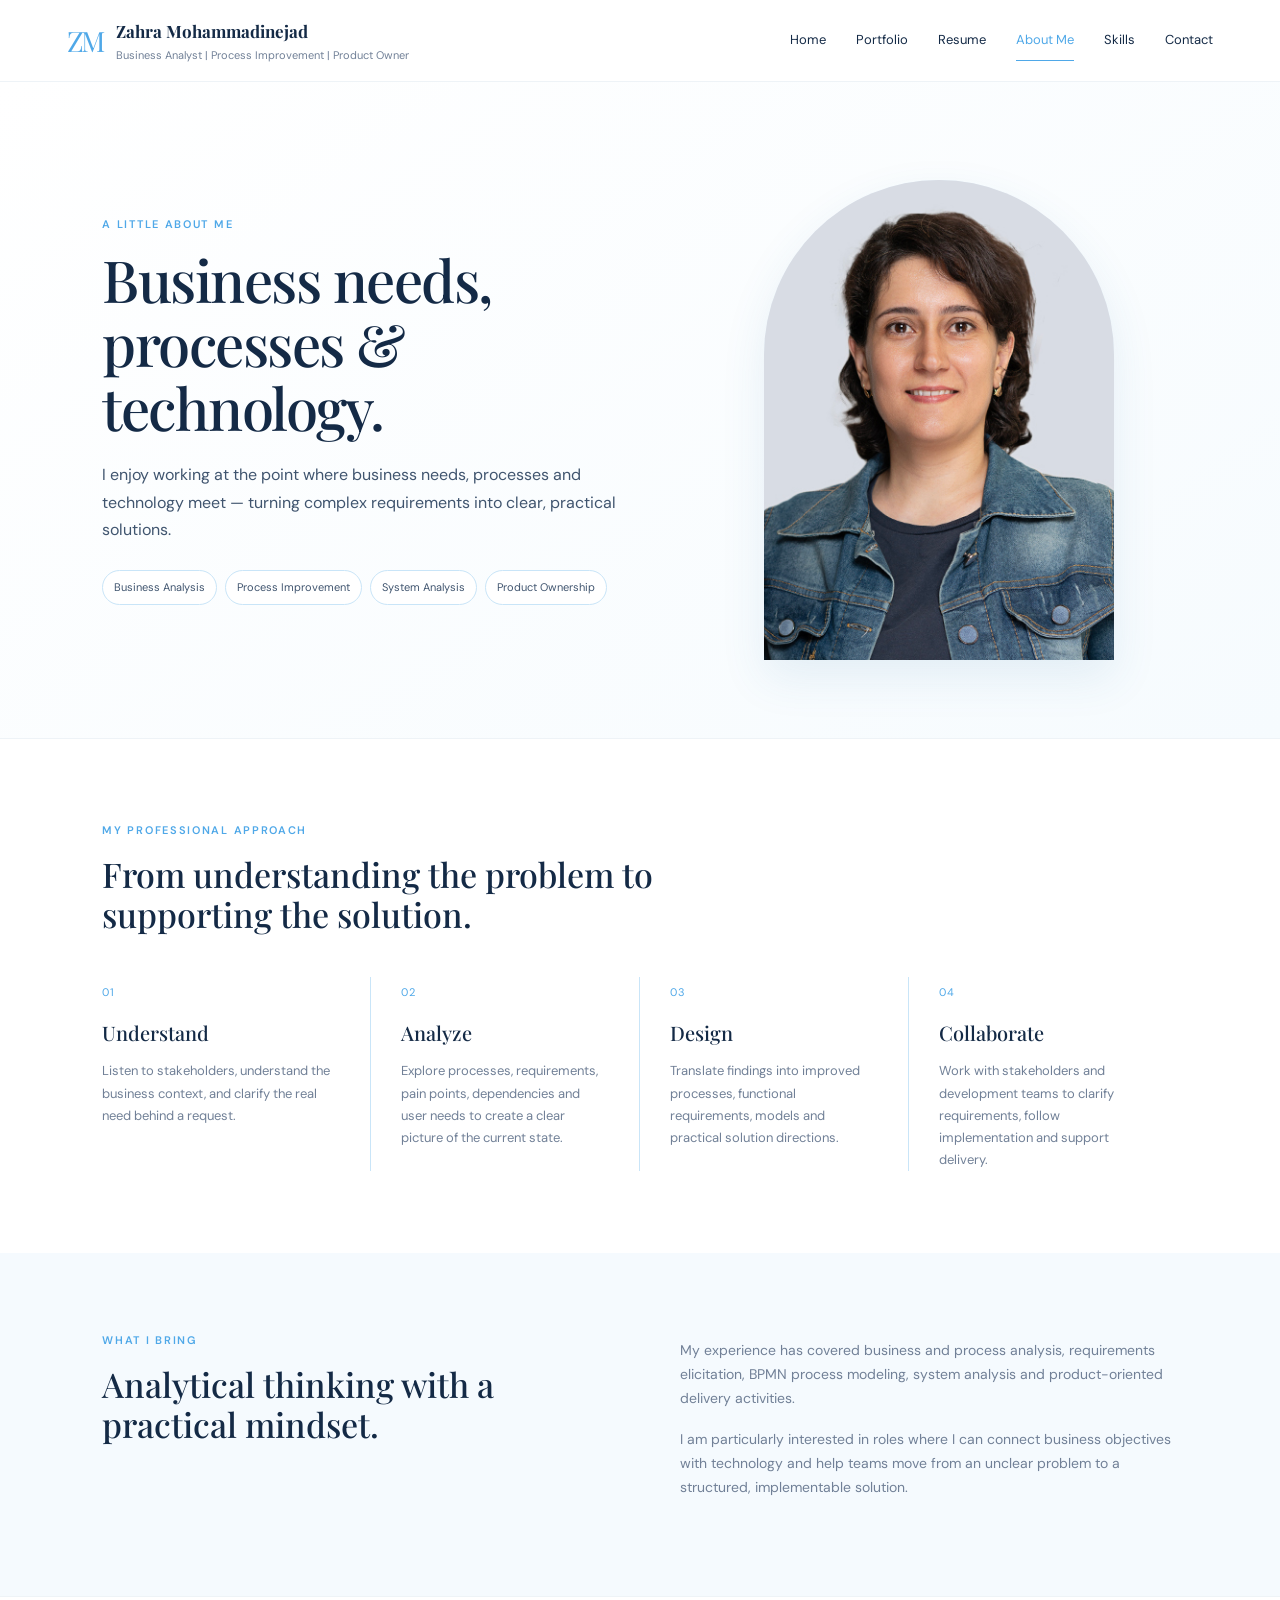
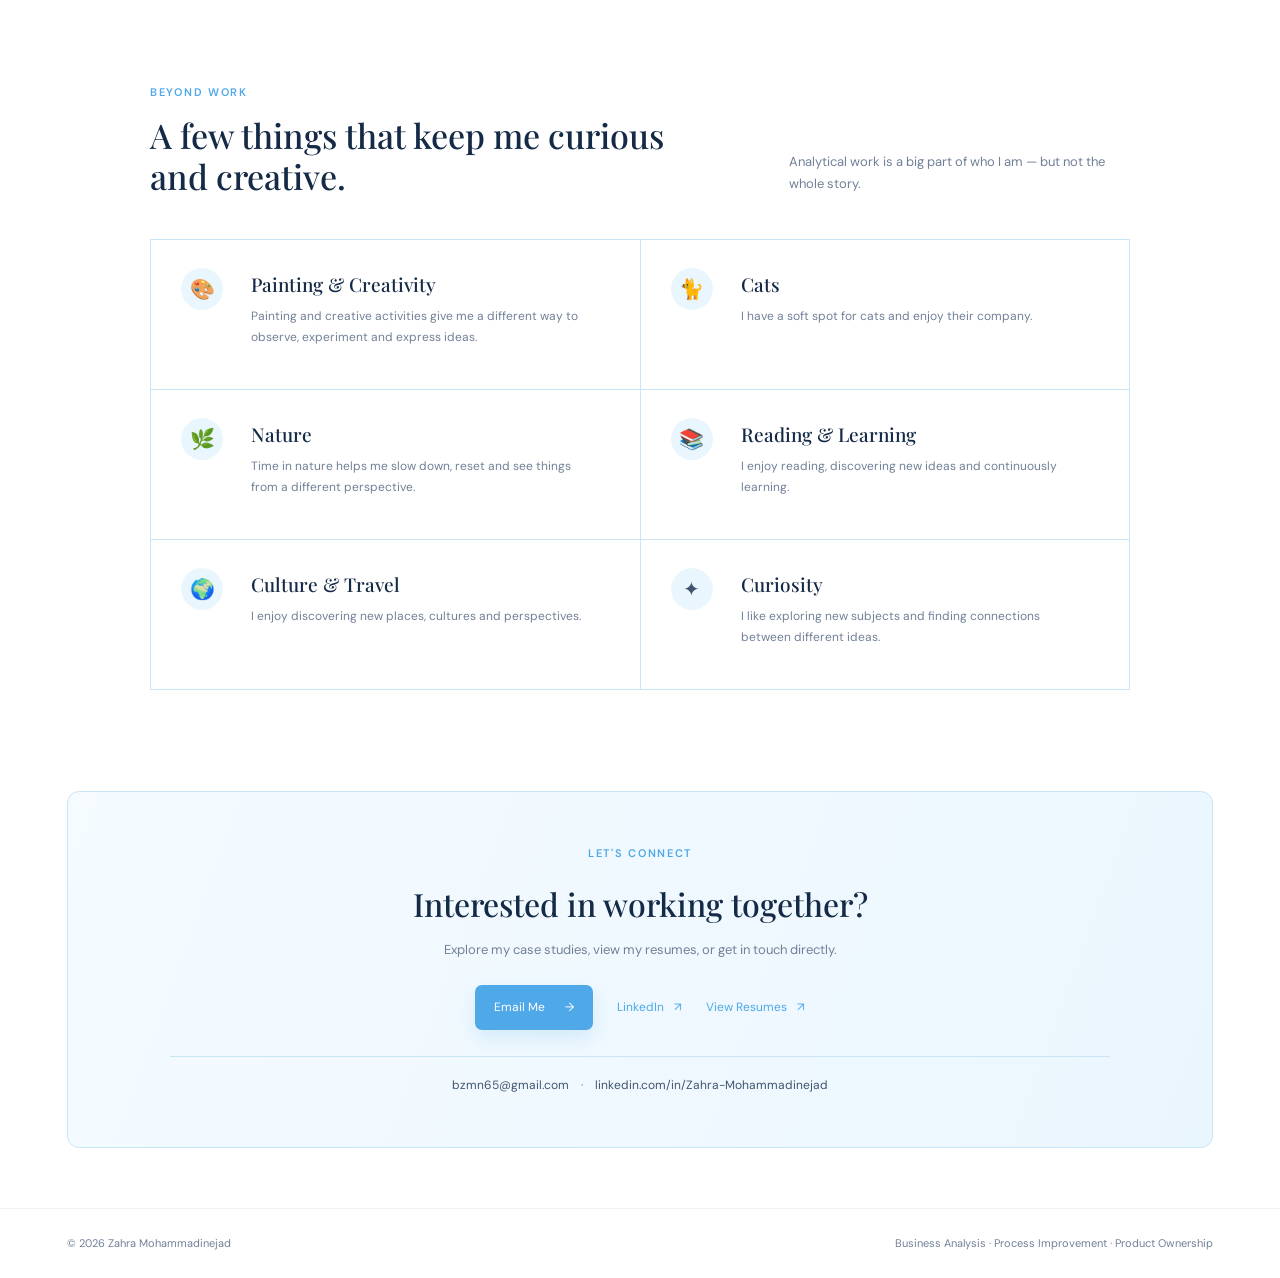
==== commit f1d31939: "Enable responsive hamburger navigation across all pages" ====
--- a/about.html
+++ b/about.html
@@ -8,10 +8,11 @@
 <link rel="preconnect" href="https://fonts.gstatic.com" crossorigin>
 <link href="https://fonts.googleapis.com/css2?family=DM+Sans:wght@400;500;600&family=Playfair+Display:wght@500;600&display=swap" rel="stylesheet">
 <link rel="stylesheet" href="about.css">
+  <link rel="stylesheet" href="responsive-nav.css">
 </head>
 <body>
 <header class="navbar">
-  <a class="brand" href="index.html"><span class="logo">ZM</span><span><strong>Zahra Mohammadinejad</strong><small>Business Analyst | Process Improvement | Product Owner</small></span></a>
+  <a class="brand" href="index.html"><span class="logo">ZM</span><span><strong>Zahra Mohammadinejad</strong><small>Business Analyst | Process Improvement | Product Owner</small></span></a><button class="menu-toggle" type="button" aria-label="Open navigation menu" aria-expanded="false"><span></span><span></span><span></span></button>
   <nav>
     <a href="index.html">Home</a>
     <a href="index.html#case-studies">Portfolio</a>
@@ -83,5 +84,6 @@
 </section>
 </main>
 <footer><span>© 2026 Zahra Mohammadinejad</span><span>Business Analysis · Process Improvement · Product Ownership</span></footer>
+  <script src="responsive-nav.js"></script>
 </body>
 </html>
--- a/about.css
+++ b/about.css
@@ -1 +1 @@
-*{box-sizing:border-box}:root{--blue:#4FA8E8;--blue-soft:#EAF6FE;--blue-line:#C9E5F8;--navy:#142A46;--text:#40556F;--muted:#718097;--white:#fff}html{scroll-behavior:smooth}body{margin:0;background:#fff;color:var(--text);font-family:"DM Sans",sans-serif;line-height:1.7}a{text-decoration:none;color:inherit}.navbar{height:82px;padding:0 5.2%;display:flex;align-items:center;justify-content:space-between;border-bottom:1px solid #EEF3F7;background:#fff;position:sticky;top:0;z-index:10}.brand{display:flex;align-items:center;gap:14px}.brand strong{display:block;font-family:"Playfair Display",serif;font-size:17px;color:var(--navy)}.brand small{display:block;color:var(--muted);font-size:11px}.logo{font-family:"Playfair Display",serif;font-size:28px;color:var(--blue);letter-spacing:-3px}nav{display:flex;gap:30px;align-items:center;font-size:13px;color:var(--navy)}nav a{padding:29px 0;position:relative}nav a.active,nav a:hover{color:var(--blue)}nav a.active:after{content:"";position:absolute;left:0;right:0;bottom:20px;height:1px;background:var(--blue)}h1,h2,h3{font-family:"Playfair Display",serif;color:var(--navy);font-weight:500}.eyebrow{font-size:11px;letter-spacing:1.7px;color:var(--blue);font-weight:600;margin:0 0 14px}.about-hero{min-height:600px;padding:78px 8%;display:grid;grid-template-columns:1.05fr .95fr;gap:70px;align-items:center;background:linear-gradient(145deg,#fff,#F6FBFE)}.hero-copy h1{font-size:58px;line-height:1.1;letter-spacing:-1.5px;margin:0 0 22px}.lead{max-width:590px;font-size:16px;color:var(--text);margin:0 0 27px}.hero-tags{display:flex;flex-wrap:wrap;gap:8px}.hero-tags span{font-size:11px;padding:7px 11px;border:1px solid var(--blue-line);border-radius:20px;background:#fff;color:var(--text)}.hero-photo{height:500px;display:flex;justify-content:center;align-items:flex-end}.hero-photo img{width:350px;height:480px;object-fit:cover;object-position:center top;border-radius:175px 175px 0 0;background:var(--blue-soft);box-shadow:0 18px 45px rgba(53,117,165,.10)}.journey{padding:82px 8%;border-top:1px solid #EEF3F7}.section-label{max-width:650px;margin-bottom:42px}.section-label h2,.experience h2,.beyond h2{font-size:34px;line-height:1.2;margin:0}.approach-grid{display:grid;grid-template-columns:repeat(4,1fr);gap:0}.approach-grid article{padding:0 30px;border-right:1px solid var(--blue-line)}.approach-grid article:first-child{padding-left:0}.approach-grid article:last-child{border:0}.step{font-size:11px;color:var(--blue);letter-spacing:1px}.approach-grid h3{font-size:20px;margin:12px 0 10px}.approach-grid p{font-size:13px;color:var(--muted);margin:0}.experience{padding:78px 8%;display:grid;grid-template-columns:1fr 1fr;gap:80px;background:#F5FAFE}.experience-text{padding-top:8px}.experience-text p{font-size:14px;color:var(--muted);margin:0 0 18px}.beyond{padding:82px 8%}.section-head{display:flex;justify-content:space-between;align-items:end;gap:50px;margin-bottom:40px}.section-note{max-width:360px;color:var(--muted);font-size:13px;margin:0}.interest-grid{display:grid;grid-template-columns:repeat(3,1fr);gap:20px}.interest-card{border:1px solid #E2EDF5;border-radius:12px;background:#fff;padding:24px;min-height:180px;transition:.2s ease}.interest-card:hover{transform:translateY(-3px);border-color:var(--blue-line);box-shadow:0 14px 32px rgba(53,117,165,.08)}.interest-icon{font-size:24px;margin-bottom:12px}.interest-card h3{font-size:19px;margin:5px 0 4px}.interest-card p{font-size:12px;color:var(--muted);margin:0}.connect{margin:15px 5.2% 60px;padding:52px 8%;border:1px solid var(--blue-line);border-radius:12px;text-align:center;background:linear-gradient(110deg,#F5FBFF,#EAF6FE)}.connect h2{font-size:32px;margin:0 0 8px}.connect>p:not(.eyebrow){font-size:13px;color:var(--muted);margin:0 auto 24px}.connect>div{display:flex;justify-content:center;align-items:center;gap:22px}.button{display:inline-flex;align-items:center;gap:20px;padding:12px 19px;border-radius:7px;background:var(--blue);color:#fff;font-size:12px;box-shadow:0 8px 20px rgba(79,168,232,.18);transition:.2s}.button:hover{transform:translateY(-2px)}.text-link{font-size:12px;color:var(--blue)}.text-link span{margin-left:7px}footer{padding:25px 5.2%;border-top:1px solid #EEF3F7;display:flex;justify-content:space-between;font-size:11px;color:var(--muted)}@media(max-width:900px){nav{display:none}.about-hero{grid-template-columns:1fr;padding:65px 7% 30px}.hero-photo{height:430px}.hero-photo img{width:300px;height:400px}.approach-grid{grid-template-columns:1fr 1fr;gap:35px}.approach-grid article{border:0;padding:0}.experience{grid-template-columns:1fr;gap:25px;padding:65px 7%}.journey,.beyond{padding:65px 7%}.interest-grid{grid-template-columns:1fr 1fr}.section-head{align-items:flex-start;flex-direction:column;gap:15px}}@media(max-width:600px){.navbar{height:70px}.brand small{display:none}.about-hero{padding:50px 7% 20px}.hero-copy h1{font-size:44px}.hero-photo{height:380px}.hero-photo img{width:250px;height:340px}.approach-grid{grid-template-columns:1fr}.experience{padding:55px 7%}.journey,.beyond{padding:55px 7%}.section-label h2,.experience h2,.beyond h2{font-size:29px}.interest-grid{grid-template-columns:1fr;gap:16px}.connect{margin:10px 7% 45px;padding:35px 25px}.connect h2{font-size:28px}.connect>div{flex-direction:column;gap:15px}.button{width:100%;justify-content:center}footer{padding:22px 7%;flex-direction:column;gap:8px}}+*{box-sizing:border-box}:root{--blue:#4FA8E8;--blue-soft:#EAF6FE;--blue-line:#C9E5F8;--navy:#142A46;--text:#40556F;--muted:#718097;--white:#fff}html{scroll-behavior:smooth}body{margin:0;background:#fff;color:var(--text);font-family:"DM Sans",sans-serif;line-height:1.7}a{text-decoration:none;color:inherit}.navbar{height:82px;padding:0 5.2%;display:flex;align-items:center;justify-content:space-between;border-bottom:1px solid #EEF3F7;background:#fff;position:sticky;top:0;z-index:10}.brand{display:flex;align-items:center;gap:14px}.brand strong{display:block;font-family:"Playfair Display",serif;font-size:17px;color:var(--navy)}.brand small{display:block;color:var(--muted);font-size:11px}.logo{font-family:"Playfair Display",serif;font-size:28px;color:var(--blue);letter-spacing:-3px}nav{display:flex;gap:30px;align-items:center;font-size:13px;color:var(--navy)}nav a{padding:29px 0;position:relative}nav a.active,nav a:hover{color:var(--blue)}nav a.active:after{content:"";position:absolute;left:0;right:0;bottom:20px;height:1px;background:var(--blue)}h1,h2,h3{font-family:"Playfair Display",serif;color:var(--navy);font-weight:500}.eyebrow{font-size:11px;letter-spacing:1.7px;color:var(--blue);font-weight:600;margin:0 0 14px}.about-hero{min-height:600px;padding:78px 8%;display:grid;grid-template-columns:1.05fr .95fr;gap:70px;align-items:center;background:linear-gradient(145deg,#fff,#F6FBFE)}.hero-copy h1{font-size:58px;line-height:1.1;letter-spacing:-1.5px;margin:0 0 22px}.lead{max-width:590px;font-size:16px;color:var(--text);margin:0 0 27px}.hero-tags{display:flex;flex-wrap:wrap;gap:8px}.hero-tags span{font-size:11px;padding:7px 11px;border:1px solid var(--blue-line);border-radius:20px;background:#fff;color:var(--text)}.hero-photo{height:500px;display:flex;justify-content:center;align-items:flex-end}.hero-photo img{width:350px;height:480px;object-fit:cover;object-position:center top;border-radius:175px 175px 0 0;background:var(--blue-soft);box-shadow:0 18px 45px rgba(53,117,165,.10)}.journey{padding:82px 8%;border-top:1px solid #EEF3F7}.section-label{max-width:650px;margin-bottom:42px}.section-label h2,.experience h2,.beyond h2{font-size:34px;line-height:1.2;margin:0}.approach-grid{display:grid;grid-template-columns:repeat(4,1fr);gap:0}.approach-grid article{padding:0 30px;border-right:1px solid var(--blue-line)}.approach-grid article:first-child{padding-left:0}.approach-grid article:last-child{border:0}.step{font-size:11px;color:var(--blue);letter-spacing:1px}.approach-grid h3{font-size:20px;margin:12px 0 10px}.approach-grid p{font-size:13px;color:var(--muted);margin:0}.experience{padding:78px 8%;display:grid;grid-template-columns:1fr 1fr;gap:80px;background:#F5FAFE}.experience-text{padding-top:8px}.experience-text p{font-size:14px;color:var(--muted);margin:0 0 18px}.beyond{padding:86px 8%;background:#fff;border-top:1px solid #EEF3F7}.beyond-intro{max-width:980px;margin:0 auto 42px;display:grid;grid-template-columns:1.25fr .75fr;gap:70px;align-items:end}.beyond-intro h2{max-width:650px}.section-note{max-width:330px;color:var(--muted);font-size:13px;margin:0 0 2px}.interest-list{max-width:980px;margin:0 auto;display:grid;grid-template-columns:1fr 1fr;gap:0;border-top:1px solid var(--blue-line);border-left:1px solid var(--blue-line)}.interest-item{display:grid;grid-template-columns:52px 1fr;gap:18px;padding:28px 30px;border-right:1px solid var(--blue-line);border-bottom:1px solid var(--blue-line);min-height:150px}.interest-icon{width:42px;height:42px;border-radius:50%;background:var(--blue-soft);display:flex;align-items:center;justify-content:center;font-size:20px}.interest-item h3{font-size:19px;margin:0 0 6px}.interest-item p{font-size:12px;color:var(--muted);margin:0;max-width:340px}.connect{margin:15px 5.2% 60px;padding:52px 8%;border:1px solid var(--blue-line);border-radius:12px;text-align:center;background:linear-gradient(110deg,#F5FBFF,#EAF6FE)}.connect h2{font-size:32px;margin:0 0 8px}.connect>p:not(.eyebrow){font-size:13px;color:var(--muted);margin:0 auto 24px}.contact-links{display:flex;justify-content:center;align-items:center;gap:24px;flex-wrap:wrap}.button{display:inline-flex;align-items:center;gap:20px;padding:12px 19px;border-radius:7px;background:var(--blue);color:#fff;font-size:12px;box-shadow:0 8px 20px rgba(79,168,232,.18);transition:.2s}.button:hover{transform:translateY(-2px)}.text-link{font-size:12px;color:var(--blue)}.text-link span{margin-left:7px}.contact-details{margin-top:26px;padding-top:18px;border-top:1px solid var(--blue-line);display:flex;justify-content:center;gap:12px;flex-wrap:wrap;font-size:12px;color:var(--muted)}.contact-details a{color:var(--text)}.contact-details a:hover{color:var(--blue)}footer{padding:25px 5.2%;border-top:1px solid #EEF3F7;display:flex;justify-content:space-between;font-size:11px;color:var(--muted)}@media(max-width:900px){nav{display:none}.about-hero{grid-template-columns:1fr;padding:65px 7% 30px}.hero-photo{height:430px}.hero-photo img{width:300px;height:400px}.approach-grid{grid-template-columns:1fr 1fr;gap:35px}.approach-grid article{border:0;padding:0}.experience{grid-template-columns:1fr;gap:25px;padding:65px 7%}.journey,.beyond{padding:65px 7%}.beyond-intro{grid-template-columns:1fr;gap:15px;margin-bottom:32px}.interest-list{grid-template-columns:1fr}.interest-item{min-height:0}.section-head{align-items:flex-start;flex-direction:column;gap:15px}}@media(max-width:600px){.navbar{height:70px}.brand small{display:none}.about-hero{padding:50px 7% 20px}.hero-copy h1{font-size:44px}.hero-photo{height:380px}.hero-photo img{width:250px;height:340px}.approach-grid{grid-template-columns:1fr}.experience{padding:55px 7%}.journey,.beyond{padding:55px 7%}.section-label h2,.experience h2,.beyond h2{font-size:29px}.interest-list{grid-template-columns:1fr}.interest-item{grid-template-columns:48px 1fr;padding:23px 20px;gap:14px}.connect{margin:10px 7% 45px;padding:35px 25px}.connect h2{font-size:28px}.contact-links{flex-direction:column;gap:15px}.button{width:100%;justify-content:center}.contact-details{flex-direction:column;gap:5px}.contact-details span{display:none}footer{padding:22px 7%;flex-direction:column;gap:8px}}
--- a/responsive-nav.css
+++ b/responsive-nav.css
@@ -0,0 +1 @@
+.menu-toggle{display:none;background:#fff;border:1px solid var(--blue-line,#C9E5F8);border-radius:8px;padding:8px;cursor:pointer;width:44px;height:44px;position:relative;z-index:30;align-items:center;justify-content:center;flex-direction:column;gap:5px}.menu-toggle span{display:block;width:24px;height:2px;background:var(--navy,#142A46);border-radius:2px;transition:.2s}.menu-toggle.open span:nth-child(1){transform:translateY(7px) rotate(45deg)}.menu-toggle.open span:nth-child(2){opacity:0}.menu-toggle.open span:nth-child(3){transform:translateY(-7px) rotate(-45deg)}@media(max-width:1000px){.menu-toggle{display:flex}.navbar{height:72px;padding:0 6%;position:sticky;top:0}.navbar nav{display:none;position:absolute;top:72px;left:0;right:0;width:100%;background:#fff;border-bottom:1px solid var(--blue-line,#C9E5F8);box-shadow:0 14px 28px rgba(20,42,70,.10);padding:14px 6% 18px;flex-direction:column;align-items:stretch;gap:0;z-index:25}.navbar.menu-open nav{display:flex}.navbar nav a{display:block;padding:13px 4px;border-bottom:1px solid #F0F4F7}.navbar nav a:last-child{border-bottom:0}.navbar nav a.active:after{display:none}}@media(max-width:650px){.navbar{height:70px}.navbar nav{top:70px}.brand small{display:none}}
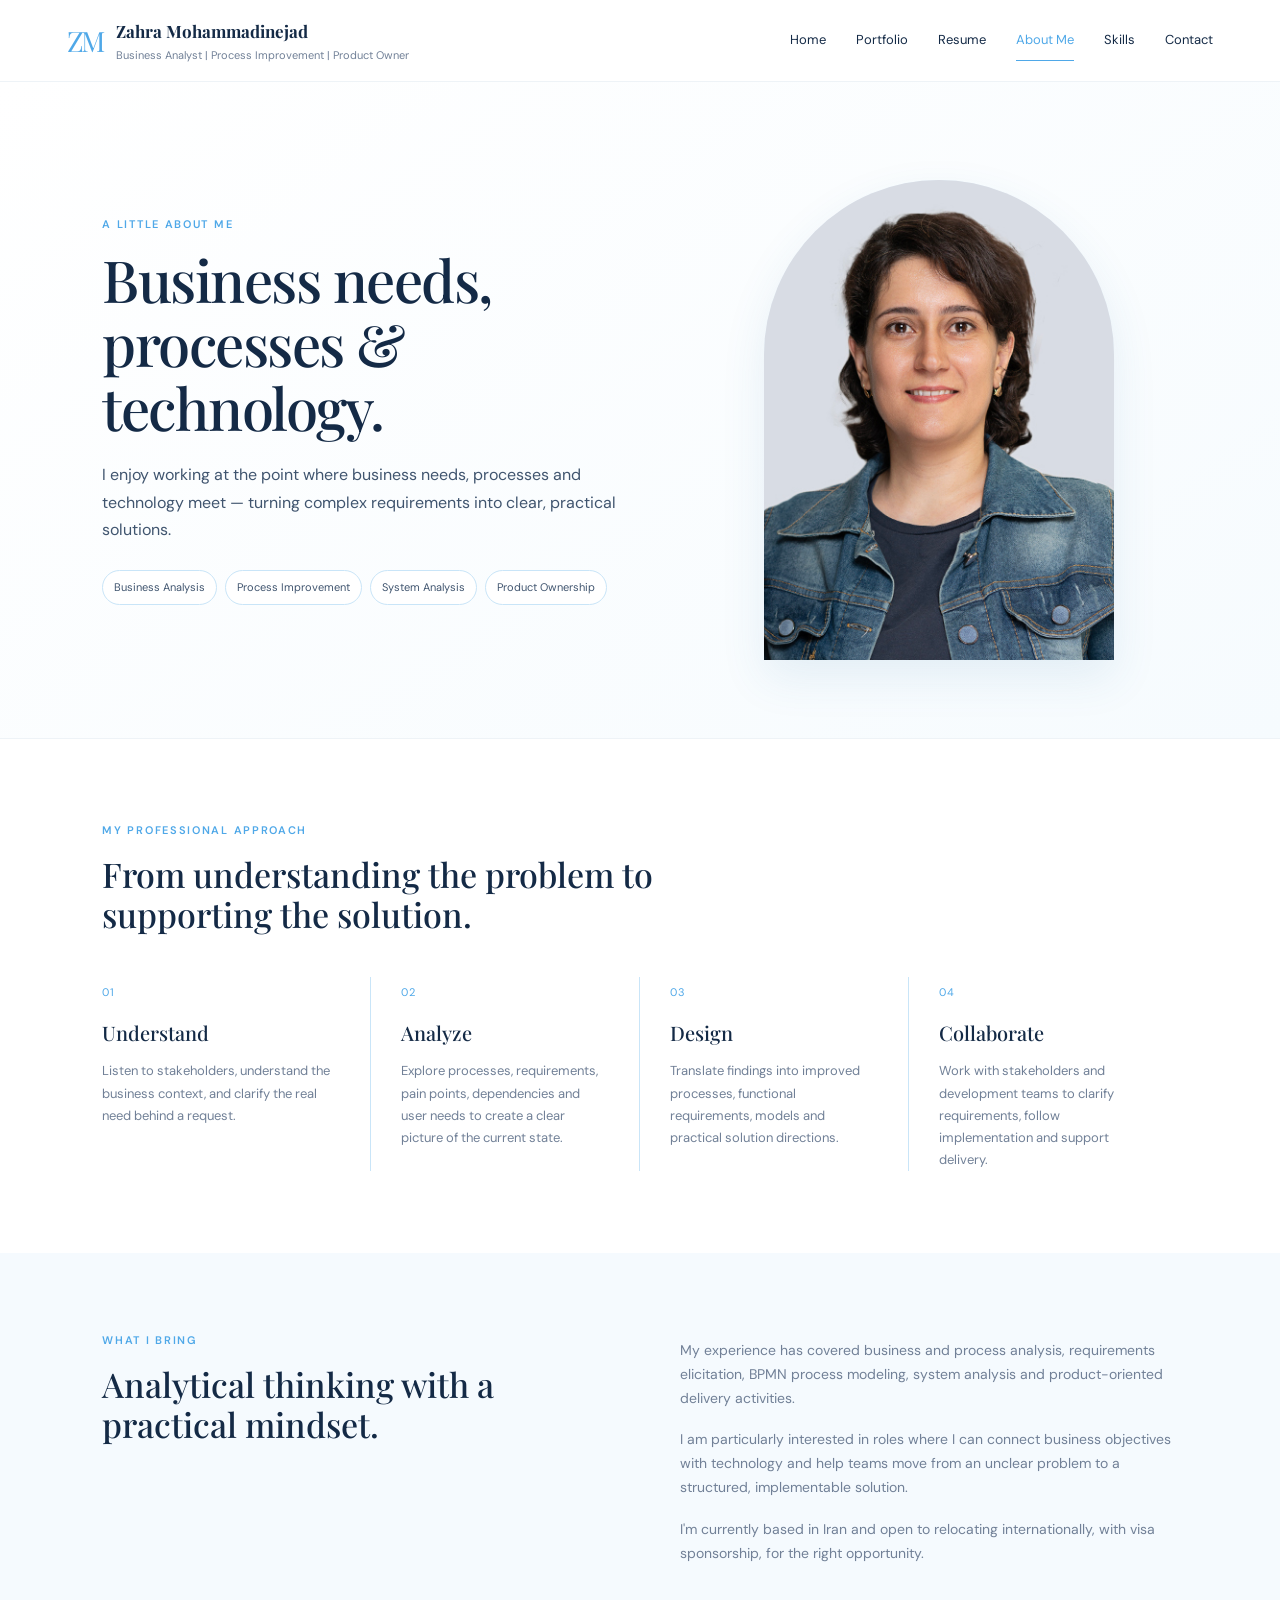
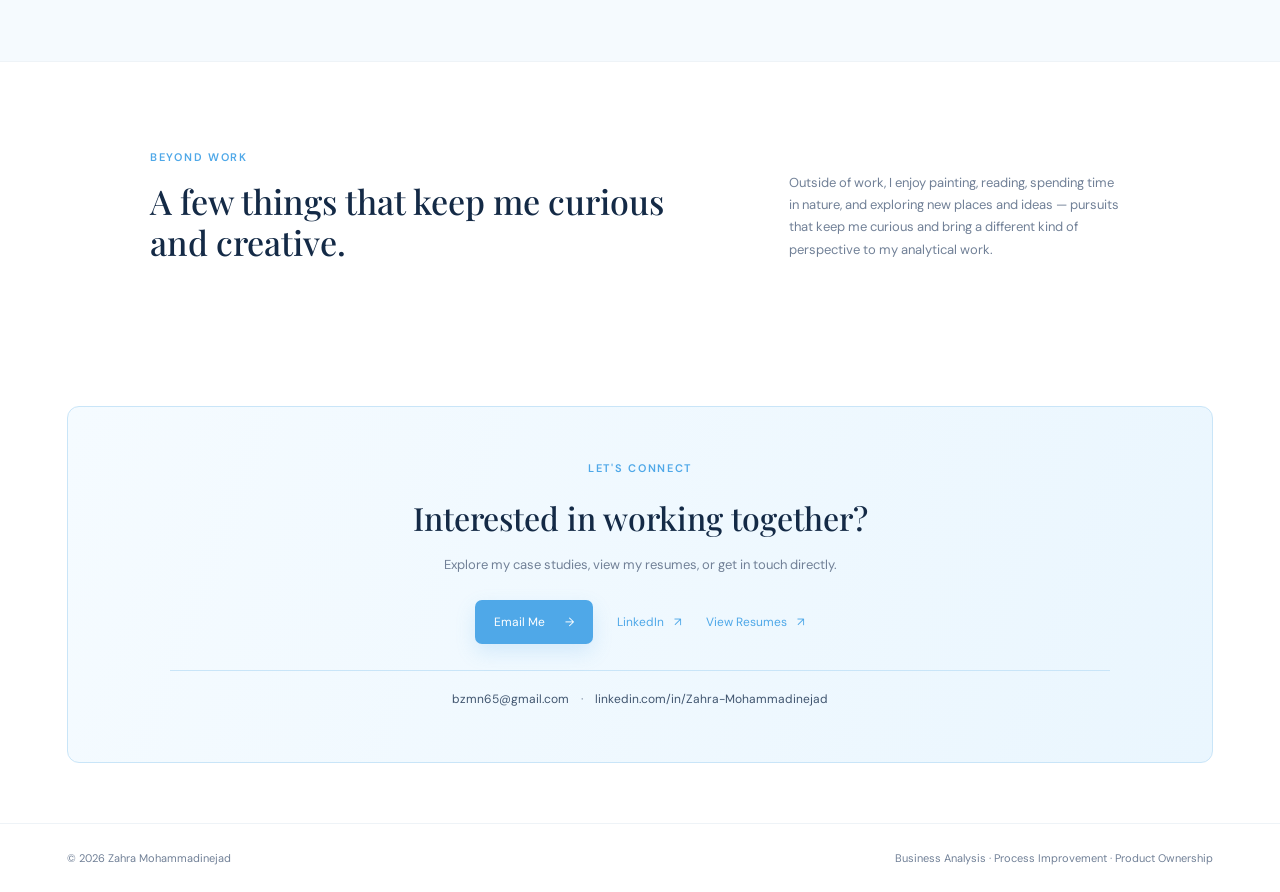
==== commit b09bd19d: "Simplify About page Beyond Work section and add relocation statement" ====
--- a/about.html
+++ b/about.html
@@ -1,89 +1 @@
-<!DOCTYPE html>
-<html lang="en">
-<head>
-<meta charset="UTF-8">
-<meta name="viewport" content="width=device-width, initial-scale=1.0">
-<title>About Me | Zahra Mohammadinejad</title>
-<link rel="preconnect" href="https://fonts.googleapis.com">
-<link rel="preconnect" href="https://fonts.gstatic.com" crossorigin>
-<link href="https://fonts.googleapis.com/css2?family=DM+Sans:wght@400;500;600&family=Playfair+Display:wght@500;600&display=swap" rel="stylesheet">
-<link rel="stylesheet" href="about.css">
-  <link rel="stylesheet" href="responsive-nav.css">
-</head>
-<body>
-<header class="navbar">
-  <a class="brand" href="index.html"><span class="logo">ZM</span><span><strong>Zahra Mohammadinejad</strong><small>Business Analyst | Process Improvement | Product Owner</small></span></a><button class="menu-toggle" type="button" aria-label="Open navigation menu" aria-expanded="false"><span></span><span></span><span></span></button>
-  <nav>
-    <a href="index.html">Home</a>
-    <a href="index.html#case-studies">Portfolio</a>
-    <a href="resume.html">Resume</a>
-    <a class="active" href="about.html">About Me</a>
-    <a href="index.html#skills">Skills</a>
-    <a href="index.html#contact">Contact</a>
-  </nav>
-</header>
-
-<main>
-<section class="about-hero">
-  <div class="hero-copy">
-    <p class="eyebrow">A LITTLE ABOUT ME</p>
-    <h1>Business needs,<br>processes & technology.</h1>
-    <p class="lead">I enjoy working at the point where business needs, processes and technology meet — turning complex requirements into clear, practical solutions.</p>
-    <div class="hero-tags"><span>Business Analysis</span><span>Process Improvement</span><span>System Analysis</span><span>Product Ownership</span></div>
-  </div>
-  <div class="hero-photo"><img src="zahra.jpg" alt="Zahra Mohammadinejad"></div>
-</section>
-
-<section class="journey">
-  <div class="section-label"><p class="eyebrow">MY PROFESSIONAL APPROACH</p><h2>From understanding the problem to supporting the solution.</h2></div>
-  <div class="approach-grid">
-    <article><span class="step">01</span><h3>Understand</h3><p>Listen to stakeholders, understand the business context, and clarify the real need behind a request.</p></article>
-    <article><span class="step">02</span><h3>Analyze</h3><p>Explore processes, requirements, pain points, dependencies and user needs to create a clear picture of the current state.</p></article>
-    <article><span class="step">03</span><h3>Design</h3><p>Translate findings into improved processes, functional requirements, models and practical solution directions.</p></article>
-    <article><span class="step">04</span><h3>Collaborate</h3><p>Work with stakeholders and development teams to clarify requirements, follow implementation and support delivery.</p></article>
-  </div>
-</section>
-
-<section class="experience">
-  <div><p class="eyebrow">WHAT I BRING</p><h2>Analytical thinking with a practical mindset.</h2></div>
-  <div class="experience-text"><p>My experience has covered business and process analysis, requirements elicitation, BPMN process modeling, system analysis and product-oriented delivery activities.</p><p>I am particularly interested in roles where I can connect business objectives with technology and help teams move from an unclear problem to a structured, implementable solution.</p></div>
-</section>
-
-<section class="beyond">
-  <div class="beyond-intro">
-    <div>
-      <p class="eyebrow">BEYOND WORK</p>
-      <h2>A few things that keep me curious and creative.</h2>
-    </div>
-    <p class="section-note">Analytical work is a big part of who I am — but not the whole story.</p>
-  </div>
-  <div class="interest-list">
-    <article class="interest-item"><div class="interest-icon">🎨</div><div><h3>Painting & Creativity</h3><p>Painting and creative activities give me a different way to observe, experiment and express ideas.</p></div></article>
-    <article class="interest-item"><div class="interest-icon">🐈</div><div><h3>Cats</h3><p>I have a soft spot for cats and enjoy their company.</p></div></article>
-    <article class="interest-item"><div class="interest-icon">🌿</div><div><h3>Nature</h3><p>Time in nature helps me slow down, reset and see things from a different perspective.</p></div></article>
-    <article class="interest-item"><div class="interest-icon">📚</div><div><h3>Reading & Learning</h3><p>I enjoy reading, discovering new ideas and continuously learning.</p></div></article>
-    <article class="interest-item"><div class="interest-icon">🌍</div><div><h3>Culture & Travel</h3><p>I enjoy discovering new places, cultures and perspectives.</p></div></article>
-    <article class="interest-item"><div class="interest-icon">✦</div><div><h3>Curiosity</h3><p>I like exploring new subjects and finding connections between different ideas.</p></div></article>
-  </div>
-</section>
-
-<section class="connect">
-  <p class="eyebrow">LET'S CONNECT</p>
-  <h2>Interested in working together?</h2>
-  <p>Explore my case studies, view my resumes, or get in touch directly.</p>
-  <div class="contact-links">
-    <a class="button" href="mailto:bzmn65@gmail.com">Email Me <span>→</span></a>
-    <a class="text-link" href="https://www.linkedin.com/in/Zahra-Mohammadinejad" target="_blank" rel="noopener">LinkedIn <span>↗</span></a>
-    <a class="text-link" href="resume.html">View Resumes <span>↗</span></a>
-  </div>
-  <div class="contact-details">
-    <a href="mailto:bzmn65@gmail.com">bzmn65@gmail.com</a>
-    <span>·</span>
-    <a href="https://www.linkedin.com/in/Zahra-Mohammadinejad" target="_blank" rel="noopener">linkedin.com/in/Zahra-Mohammadinejad</a>
-  </div>
-</section>
-</main>
-<footer><span>© 2026 Zahra Mohammadinejad</span><span>Business Analysis · Process Improvement · Product Ownership</span></footer>
-  <script src="responsive-nav.js"></script>
-</body>
-</html>
+<!DOCTYPE html><html lang="en"><head><meta charset="UTF-8"><meta name="viewport" content="width=device-width, initial-scale=1.0"><title>About Me | Zahra Mohammadinejad</title><link rel="preconnect" href="https://fonts.googleapis.com"><link rel="preconnect" href="https://fonts.gstatic.com" crossorigin><link href="https://fonts.googleapis.com/css2?family=DM+Sans:wght@400;500;600&family=Playfair+Display:wght@500;600&display=swap" rel="stylesheet"><link rel="stylesheet" href="about.css"><link rel="stylesheet" href="responsive-nav.css?v=4"></head><body><header class="navbar"><a class="brand" href="index.html"><span class="logo">ZM</span><span><strong>Zahra Mohammadinejad</strong><small>Business Analyst | Process Improvement | Product Owner</small></span></a><button class="menu-toggle" type="button" aria-label="Open navigation menu" aria-expanded="false"><span></span><span></span><span></span></button><nav><a href="index.html">Home</a><a href="index.html#case-studies">Portfolio</a><a href="resume.html">Resume</a><a class="active" href="about.html">About Me</a><a href="index.html#skills">Skills</a><a href="index.html#contact">Contact</a></nav></header><main><section class="about-hero"><div class="hero-copy"><p class="eyebrow">A LITTLE ABOUT ME</p><h1>Business needs,<br>processes & technology.</h1><p class="lead">I enjoy working at the point where business needs, processes and technology meet — turning complex requirements into clear, practical solutions.</p><div class="hero-tags"><span>Business Analysis</span><span>Process Improvement</span><span>System Analysis</span><span>Product Ownership</span></div></div><div class="hero-photo"><img src="zahra.jpg" alt="Zahra Mohammadinejad"></div></section><section class="journey"><div class="section-label"><p class="eyebrow">MY PROFESSIONAL APPROACH</p><h2>From understanding the problem to supporting the solution.</h2></div><div class="approach-grid"><article><span class="step">01</span><h3>Understand</h3><p>Listen to stakeholders, understand the business context, and clarify the real need behind a request.</p></article><article><span class="step">02</span><h3>Analyze</h3><p>Explore processes, requirements, pain points, dependencies and user needs to create a clear picture of the current state.</p></article><article><span class="step">03</span><h3>Design</h3><p>Translate findings into improved processes, functional requirements, models and practical solution directions.</p></article><article><span class="step">04</span><h3>Collaborate</h3><p>Work with stakeholders and development teams to clarify requirements, follow implementation and support delivery.</p></article></div></section><section class="experience"><div><p class="eyebrow">WHAT I BRING</p><h2>Analytical thinking with a practical mindset.</h2></div><div class="experience-text"><p>My experience has covered business and process analysis, requirements elicitation, BPMN process modeling, system analysis and product-oriented delivery activities.</p><p>I am particularly interested in roles where I can connect business objectives with technology and help teams move from an unclear problem to a structured, implementable solution.</p><p>I'm currently based in Iran and open to relocating internationally, with visa sponsorship, for the right opportunity.</p></div></section><section class="beyond"><div class="beyond-intro"><div><p class="eyebrow">BEYOND WORK</p><h2>A few things that keep me curious and creative.</h2></div><p class="section-note">Outside of work, I enjoy painting, reading, spending time in nature, and exploring new places and ideas — pursuits that keep me curious and bring a different kind of perspective to my analytical work.</p></div></section><section class="connect"><p class="eyebrow">LET'S CONNECT</p><h2>Interested in working together?</h2><p>Explore my case studies, view my resumes, or get in touch directly.</p><div class="contact-links"><a class="button" href="mailto:bzmn65@gmail.com">Email Me <span>→</span></a><a class="text-link" href="https://www.linkedin.com/in/Zahra-Mohammadinejad" target="_blank" rel="noopener">LinkedIn <span>↗</span></a><a class="text-link" href="resume.html">View Resumes <span>↗</span></a></div><div class="contact-details"><a href="mailto:bzmn65@gmail.com">bzmn65@gmail.com</a><span>·</span><a href="https://www.linkedin.com/in/Zahra-Mohammadinejad" target="_blank" rel="noopener">linkedin.com/in/Zahra-Mohammadinejad</a></div></section></main><footer><span>© 2026 Zahra Mohammadinejad</span><span>Business Analysis · Process Improvement · Product Ownership</span></footer><script src="responsive-nav.js?v=4"></script></body></html>
--- a/responsive-nav.css
+++ b/responsive-nav.css
@@ -1 +1,3 @@
-.menu-toggle{display:none;background:#fff;border:1px solid var(--blue-line,#C9E5F8);border-radius:8px;padding:8px;cursor:pointer;width:44px;height:44px;position:relative;z-index:30;align-items:center;justify-content:center;flex-direction:column;gap:5px}.menu-toggle span{display:block;width:24px;height:2px;background:var(--navy,#142A46);border-radius:2px;transition:.2s}.menu-toggle.open span:nth-child(1){transform:translateY(7px) rotate(45deg)}.menu-toggle.open span:nth-child(2){opacity:0}.menu-toggle.open span:nth-child(3){transform:translateY(-7px) rotate(-45deg)}@media(max-width:1000px){.menu-toggle{display:flex}.navbar{height:72px;padding:0 6%;position:sticky;top:0}.navbar nav{display:none;position:absolute;top:72px;left:0;right:0;width:100%;background:#fff;border-bottom:1px solid var(--blue-line,#C9E5F8);box-shadow:0 14px 28px rgba(20,42,70,.10);padding:14px 6% 18px;flex-direction:column;align-items:stretch;gap:0;z-index:25}.navbar.menu-open nav{display:flex}.navbar nav a{display:block;padding:13px 4px;border-bottom:1px solid #F0F4F7}.navbar nav a:last-child{border-bottom:0}.navbar nav a.active:after{display:none}}@media(max-width:650px){.navbar{height:70px}.navbar nav{top:70px}.brand small{display:none}}+.menu-toggle{display:none;background:#fff;border:1px solid var(--blue-line,#C9E5F8);border-radius:8px;cursor:pointer;width:44px;height:44px;position:relative;z-index:1001;align-items:center;justify-content:center;flex-direction:column;gap:5px;padding:0}.menu-toggle span{display:block;width:24px;height:2px;background:var(--navy,#142A46);border-radius:2px;transition:.2s}.menu-toggle.open span:nth-child(1){transform:translateY(7px) rotate(45deg)}.menu-toggle.open span:nth-child(2){opacity:0}.menu-toggle.open span:nth-child(3){transform:translateY(-7px) rotate(-45deg)}
+@media(max-width:1000px){.navbar{position:sticky!important;top:0!important;z-index:1000!important}.menu-toggle{display:flex!important}.navbar nav{display:none!important;position:absolute!important;top:72px!important;left:0!important;right:0!important;width:100%!important;background:#fff!important;border-bottom:1px solid var(--blue-line,#C9E5F8)!important;box-shadow:0 14px 28px rgba(20,42,70,.10)!important;padding:14px 6% 18px!important;flex-direction:column!important;align-items:stretch!important;gap:0!important;z-index:1000!important}.navbar.menu-open nav{display:flex!important}.navbar nav a{display:block!important;padding:13px 4px!important;border-bottom:1px solid #F0F4F7!important}.navbar nav a:last-child{border-bottom:0!important}.navbar nav a.active:after{display:none!important}}
+@media(max-width:650px){.navbar{height:70px!important}.navbar nav{top:70px!important}.brand small{display:none!important}}
